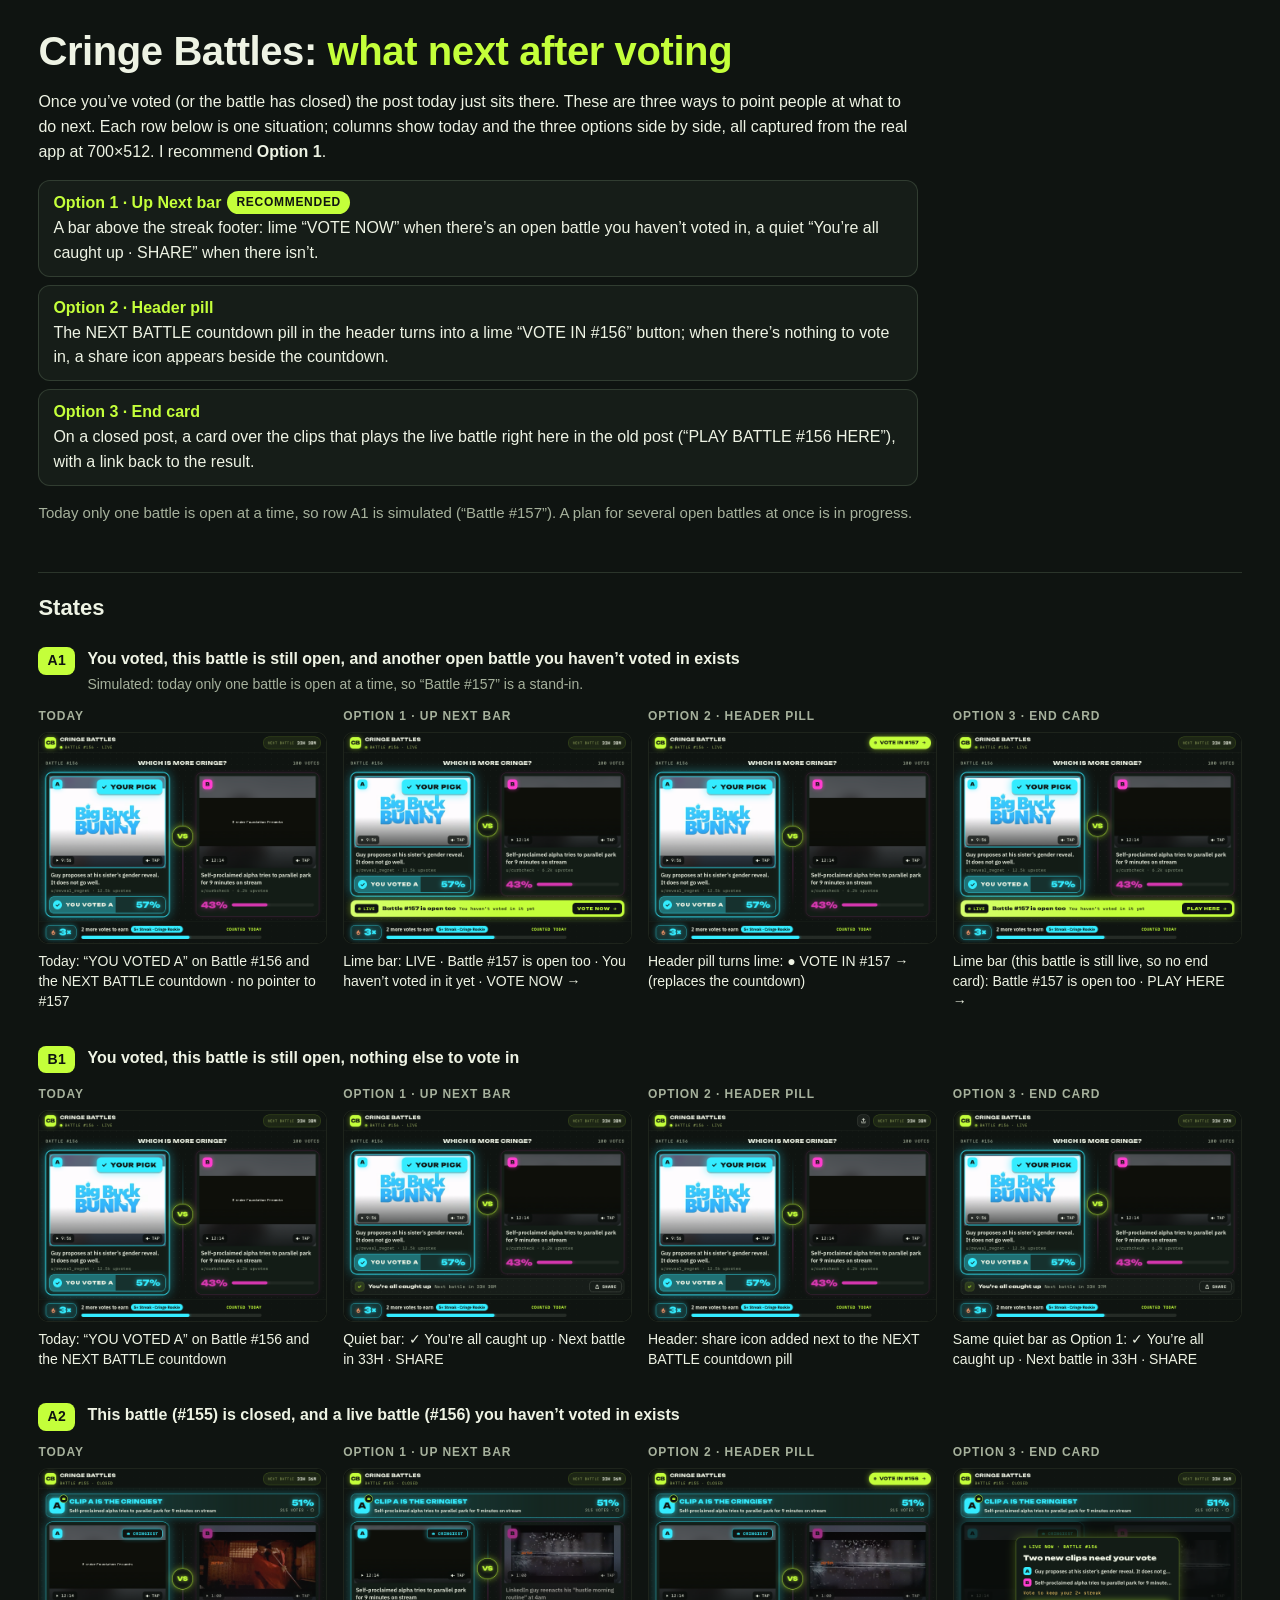
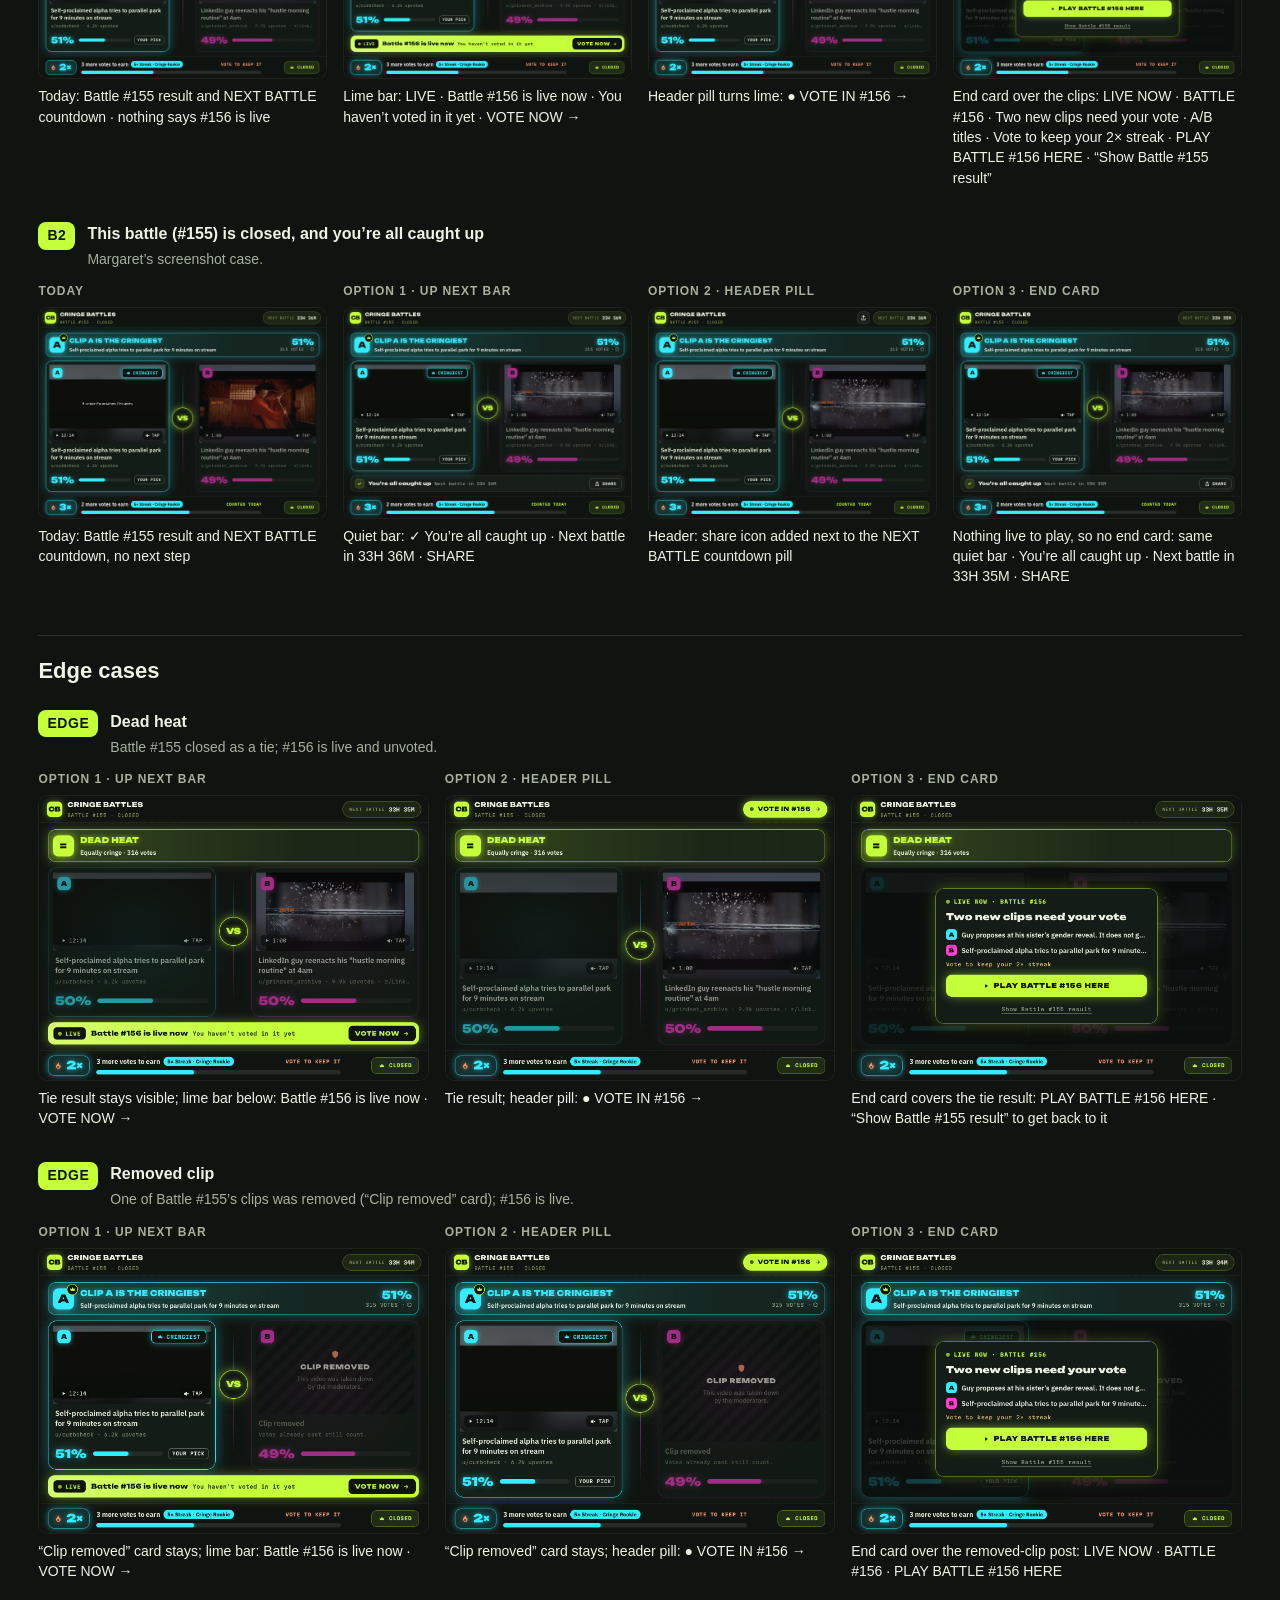
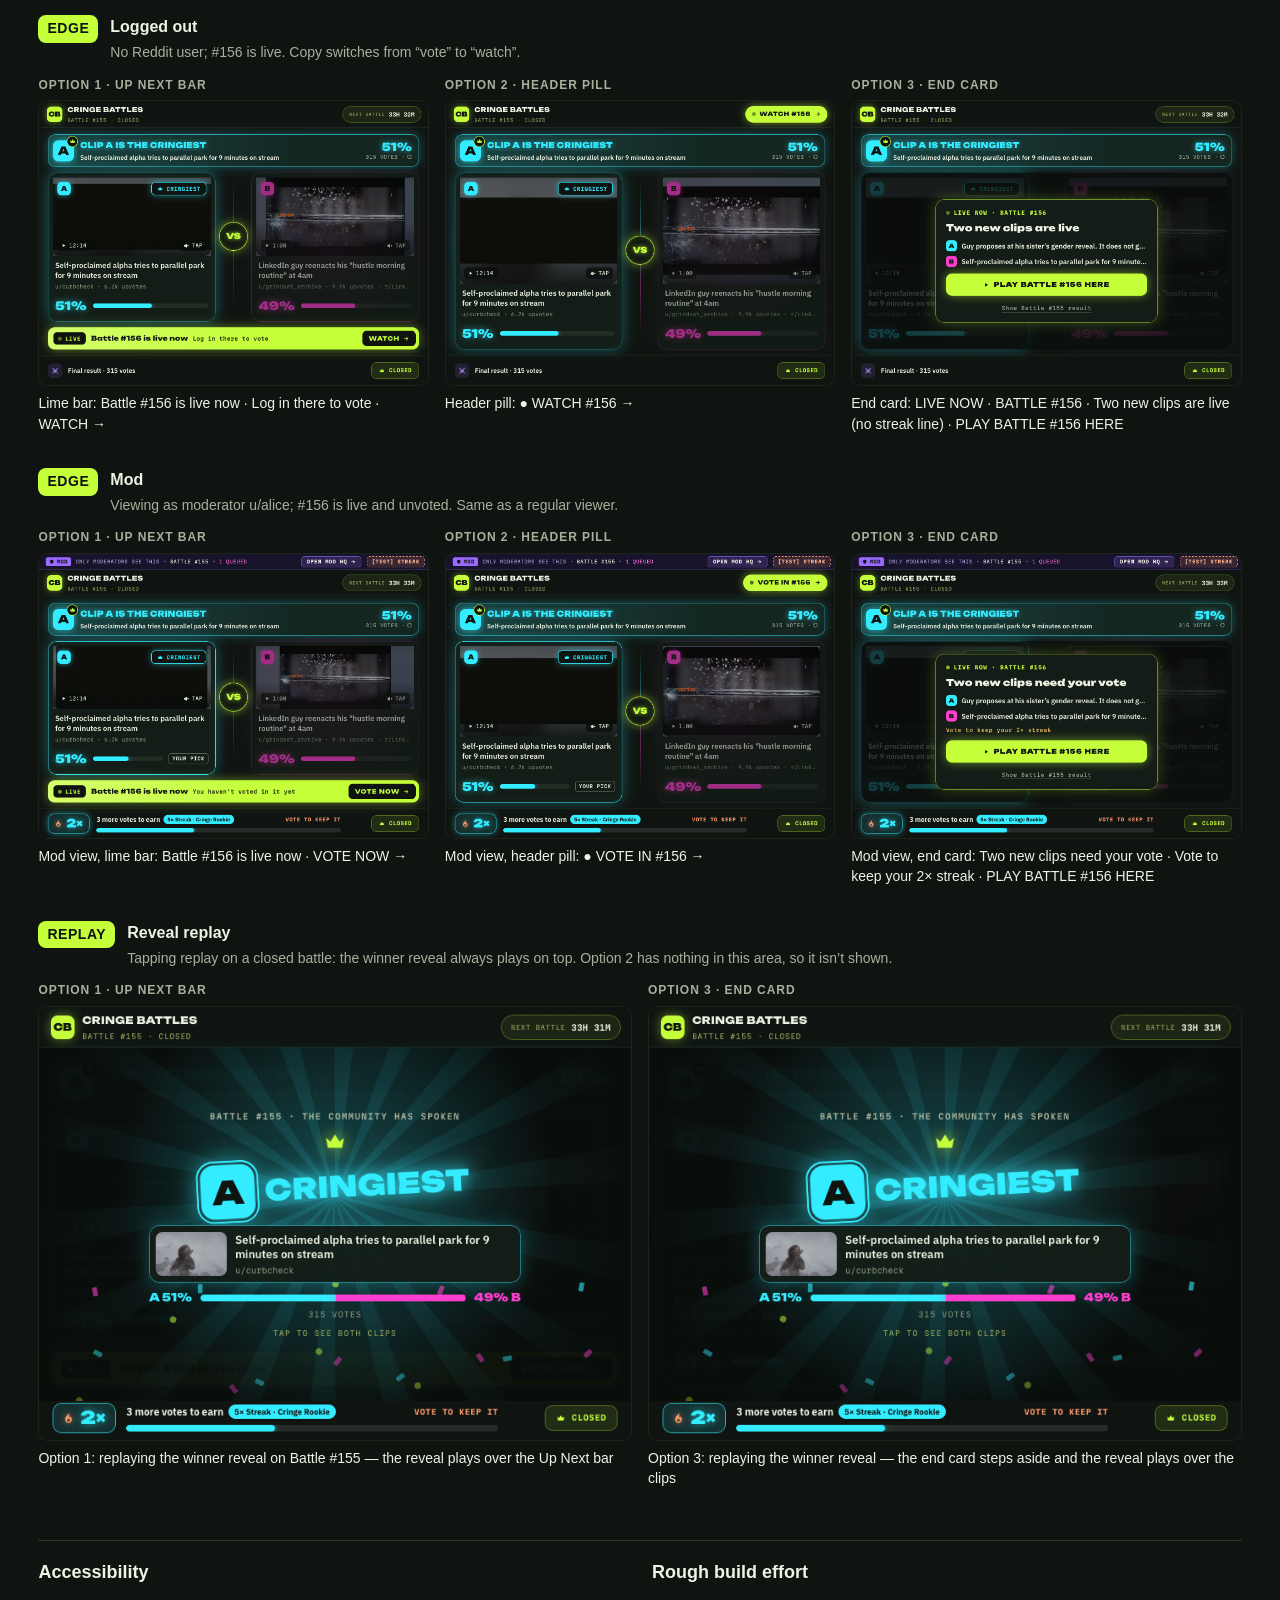
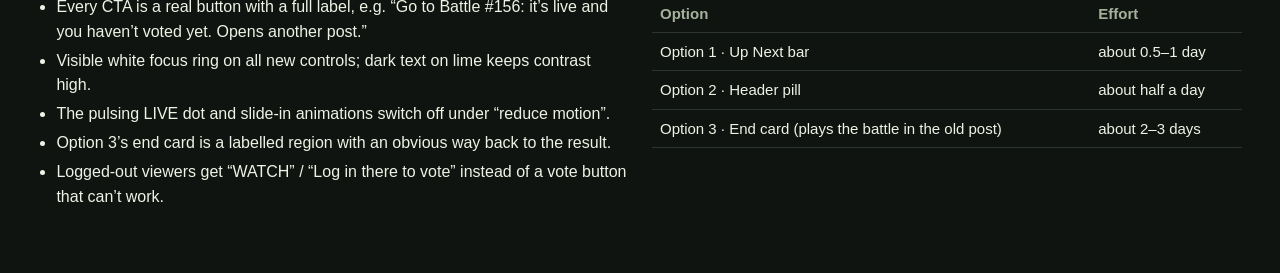
==== index.html @ 4234c29c "Cringe Battles: what next after voting (design mocks)" ====
<!doctype html><html lang="en"><head><meta charset="utf-8">
<meta name="viewport" content="width=device-width,initial-scale=1">
<meta name="robots" content="noindex">
<title>Cringe Battles: what next after voting</title><style>
:root{--bg:#0f1411;--card:#161d18;--ink:#eef3e4;--muted:#a6b19c;--lime:#c4ff3a;--line:rgba(214,255,196,.14)}
*{box-sizing:border-box}html{-webkit-text-size-adjust:100%}
body{margin:0;background:var(--bg);color:var(--ink);font:16px/1.55 -apple-system,BlinkMacSystemFont,"Segoe UI",Inter,Roboto,Helvetica,Arial,sans-serif}
a{color:var(--lime)}
.wrap{max-width:3000px;margin:0 auto;padding:28px clamp(14px,3vw,40px) 60px}
h1{font-size:clamp(26px,4vw,40px);line-height:1.15;margin:0 0 6px;letter-spacing:-.01em}
h1 span{color:var(--lime)}
h2{font-size:22px;margin:48px 0 14px;padding-top:18px;border-top:1px solid var(--line)}
h3{font-size:16px;margin:0;font-weight:650}
.intro{max-width:880px;color:var(--ink)}
.opts{list-style:none;padding:0;margin:14px 0;display:grid;gap:8px;max-width:880px}
.opts li{background:var(--card);border:1px solid var(--line);border-radius:12px;padding:10px 14px}
.opts li b{color:var(--lime)}
.rec{display:inline-block;background:var(--lime);color:var(--bg);font-weight:800;font-size:12px;letter-spacing:.06em;border-radius:999px;padding:2px 9px;margin-left:6px;vertical-align:2px}
.sim{color:var(--muted);font-size:15px;max-width:880px}
.row{margin:22px 0 34px}
.rowhead{display:flex;gap:12px;align-items:flex-start;margin-bottom:12px}
.tag{flex:0 0 auto;background:var(--lime);color:var(--bg);font-weight:900;border-radius:8px;padding:3px 9px;font-size:14px;letter-spacing:.04em}
.note{margin:2px 0 0;color:var(--muted);font-size:14px}
.cols{display:grid;gap:16px;align-items:start}
.c4{grid-template-columns:repeat(4,minmax(0,700px))}.c3{grid-template-columns:repeat(3,minmax(0,700px))}.c2{grid-template-columns:repeat(2,minmax(0,700px))}
@media (max-width:1100px){.c4,.c3{grid-template-columns:repeat(2,minmax(0,700px))}}
@media (max-width:640px){.c4,.c3,.c2{grid-template-columns:minmax(0,1fr)}}
.cell{min-width:0}
.colname{font-size:12px;font-weight:700;letter-spacing:.08em;text-transform:uppercase;color:var(--muted);margin:0 0 6px}
figure{margin:0}
figure img{display:block;width:100%;max-width:700px;height:auto;border-radius:10px;border:1px solid var(--line);background:#000;cursor:zoom-in}
figcaption{font-size:14px;color:var(--ink);margin-top:7px;line-height:1.45}
.zoom:focus-visible img{outline:2px solid #fff;outline-offset:2px}
footer{margin-top:52px;padding-top:18px;border-top:1px solid var(--line);display:grid;gap:24px;grid-template-columns:repeat(auto-fit,minmax(280px,1fr));max-width:1400px}
footer h2{border:0;margin:0 0 8px;padding:0;font-size:18px}
footer ul{margin:0;padding-left:18px;color:var(--ink)}footer li{margin:4px 0}
table{border-collapse:collapse;width:100%}td,th{text-align:left;padding:7px 8px;border-bottom:1px solid var(--line);font-size:15px}th{color:var(--muted);font-weight:600}
.lb{display:none;position:fixed;inset:0;z-index:50;background:rgba(5,8,6,.94);overflow:auto;padding:44px 12px 12px;text-align:center}
.lb:target{display:block}
.lb img{max-width:none;width:700px;height:auto;cursor:zoom-out;border-radius:6px}
@media (max-width:724px){.lb img{width:100%}}
.lbclose{position:fixed;top:8px;right:14px;font-size:34px;line-height:1;color:var(--ink);text-decoration:none}
</style></head><body><main class="wrap">
<h1>Cringe Battles: <span>what next after voting</span></h1>
<p class="intro">Once you’ve voted (or the battle has closed) the post today just sits there. These are three ways to point people at what to do next. Each row below is one situation; columns show today and the three options side by side, all captured from the real app at 700×512. I recommend <b>Option 1</b>.</p>
<ul class="opts">
<li><b>Option 1 · Up Next bar</b><span class="rec">RECOMMENDED</span><br>A bar above the streak footer: lime “VOTE NOW” when there’s an open battle you haven’t voted in, a quiet “You’re all caught up · SHARE” when there isn’t.</li>
<li><b>Option 2 · Header pill</b><br>The NEXT BATTLE countdown pill in the header turns into a lime “VOTE IN #156” button; when there’s nothing to vote in, a share icon appears beside the countdown.</li>
<li><b>Option 3 · End card</b><br>On a closed post, a card over the clips that plays the live battle right here in the old post (“PLAY BATTLE #156 HERE”), with a link back to the result.</li>
</ul>
<p class="sim">Today only one battle is open at a time, so row A1 is simulated (“Battle #157”). A plan for several open battles at once is in progress.</p>
<h2>States</h2><section class="row" id="A1"><header class="rowhead"><span class="tag">A1</span><div><h3>You voted, this battle is still open, and another open battle you haven’t voted in exists</h3><p class="note">Simulated: today only one battle is open at a time, so “Battle #157” is a stand-in.</p></div></header><div class="cols c4"><div class="cell"><div class="colname">Today</div><figure><a href="#v-00-today-live-voted" class="zoom" data-src="00-today-live-voted"><img src="[data-uri]" width="700" height="512" alt="Today: “YOU VOTED A” on Battle #156 and the NEXT BATTLE countdown · no pointer to #157" loading="lazy"></a><figcaption>Today: “YOU VOTED A” on Battle #156 and the NEXT BATTLE countdown · no pointer to #157</figcaption></figure></div><div class="cell"><div class="colname">Option 1 · Up Next bar</div><figure><a href="#v-opt1-A1-voted-live-other-open-SIM" class="zoom" data-src="opt1-A1-voted-live-other-open-SIM"><img src="[data-uri]" width="700" height="512" alt="Lime bar: LIVE · Battle #157 is open too · You haven’t voted in it yet · VOTE NOW →" loading="lazy"></a><figcaption>Lime bar: LIVE · Battle #157 is open too · You haven’t voted in it yet · VOTE NOW →</figcaption></figure></div><div class="cell"><div class="colname">Option 2 · Header pill</div><figure><a href="#v-opt2-A1-voted-live-other-open-SIM" class="zoom" data-src="opt2-A1-voted-live-other-open-SIM"><img src="[data-uri]" width="700" height="512" alt="Header pill turns lime: ● VOTE IN #157 → (replaces the countdown)" loading="lazy"></a><figcaption>Header pill turns lime: ● VOTE IN #157 → (replaces the countdown)</figcaption></figure></div><div class="cell"><div class="colname">Option 3 · End card</div><figure><a href="#v-opt3-A1-voted-live-other-open-SIM" class="zoom" data-src="opt3-A1-voted-live-other-open-SIM"><img src="[data-uri]" width="700" height="512" alt="Lime bar (this battle is still live, so no end card): Battle #157 is open too · PLAY HERE →" loading="lazy"></a><figcaption>Lime bar (this battle is still live, so no end card): Battle #157 is open too · PLAY HERE →</figcaption></figure></div></div></section><section class="row" id="B1"><header class="rowhead"><span class="tag">B1</span><div><h3>You voted, this battle is still open, nothing else to vote in</h3></div></header><div class="cols c4"><div class="cell"><div class="colname">Today</div><figure><a href="#v-00-today-live-voted" class="zoom" data-src="00-today-live-voted"><img src="[data-uri]" width="700" height="512" alt="Today: “YOU VOTED A” on Battle #156 and the NEXT BATTLE countdown" loading="lazy"></a><figcaption>Today: “YOU VOTED A” on Battle #156 and the NEXT BATTLE countdown</figcaption></figure></div><div class="cell"><div class="colname">Option 1 · Up Next bar</div><figure><a href="#v-opt1-B1-voted-live-nothing-open" class="zoom" data-src="opt1-B1-voted-live-nothing-open"><img src="[data-uri]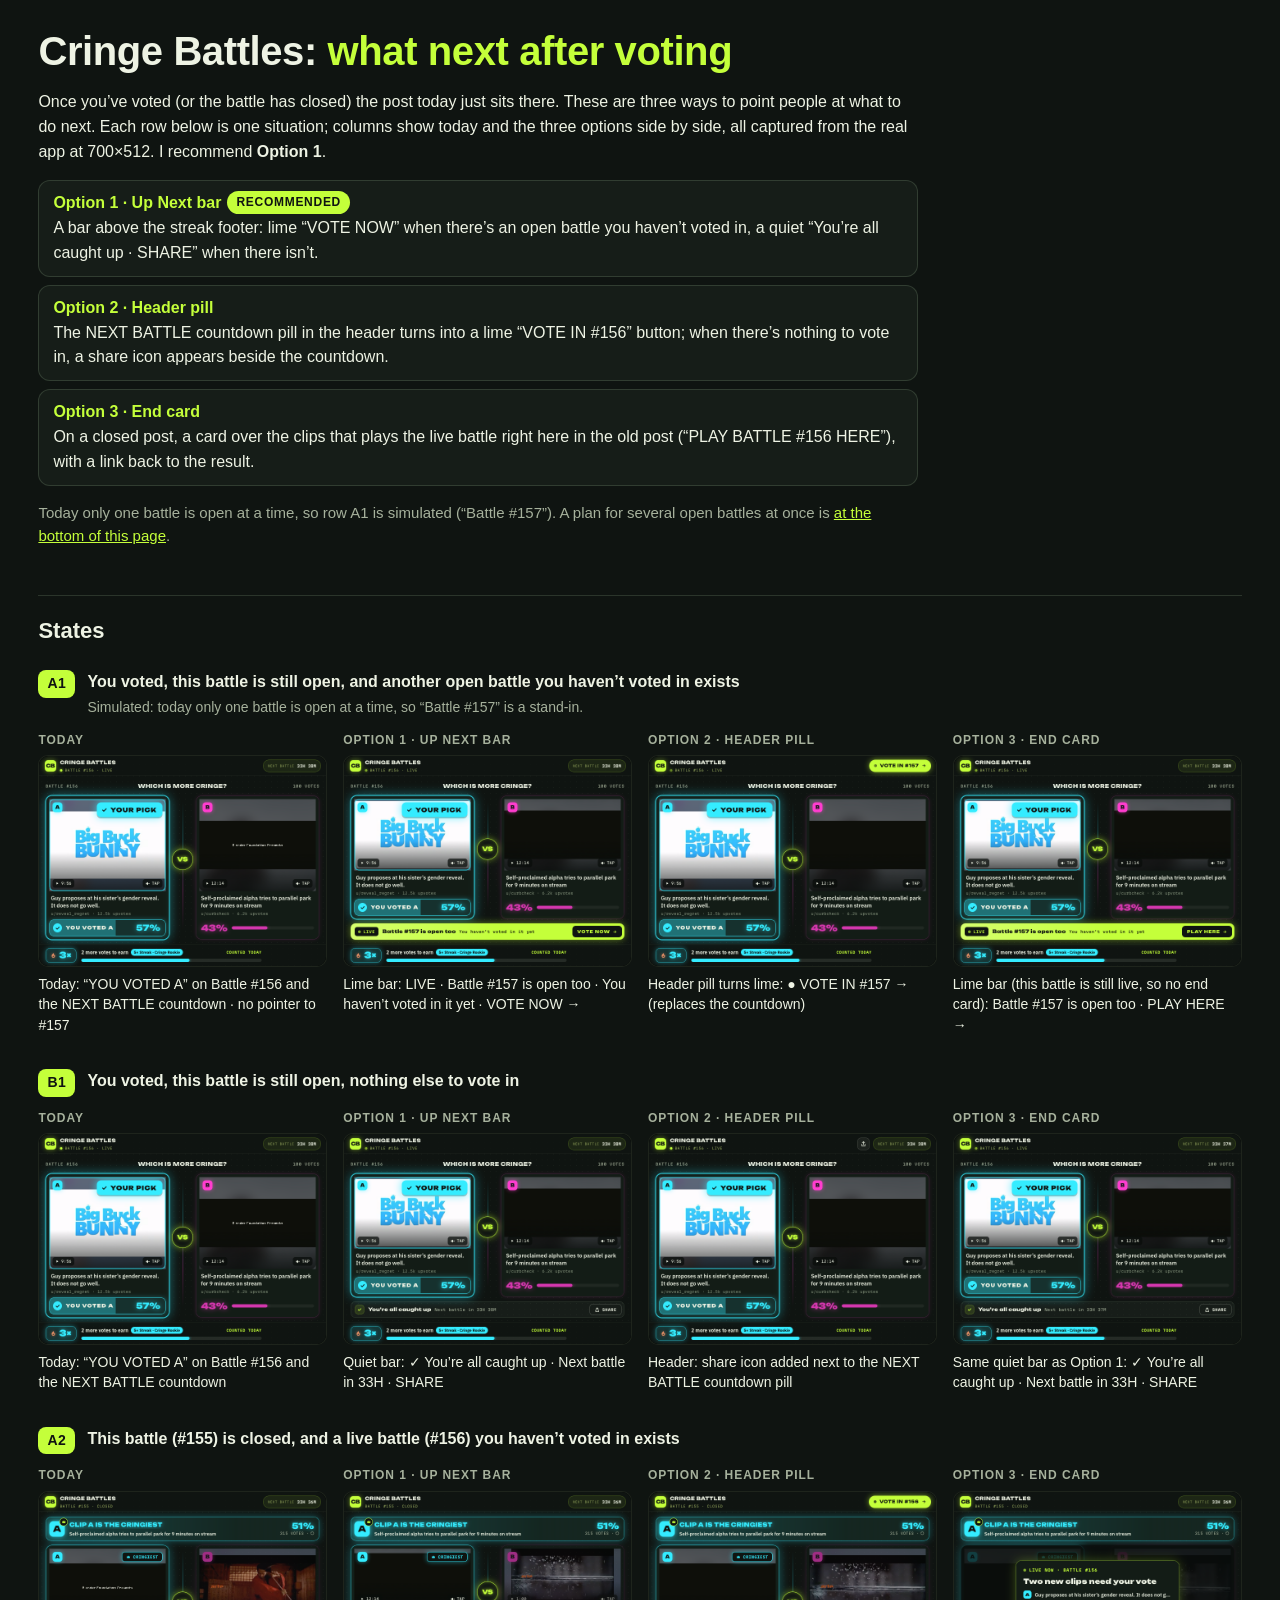
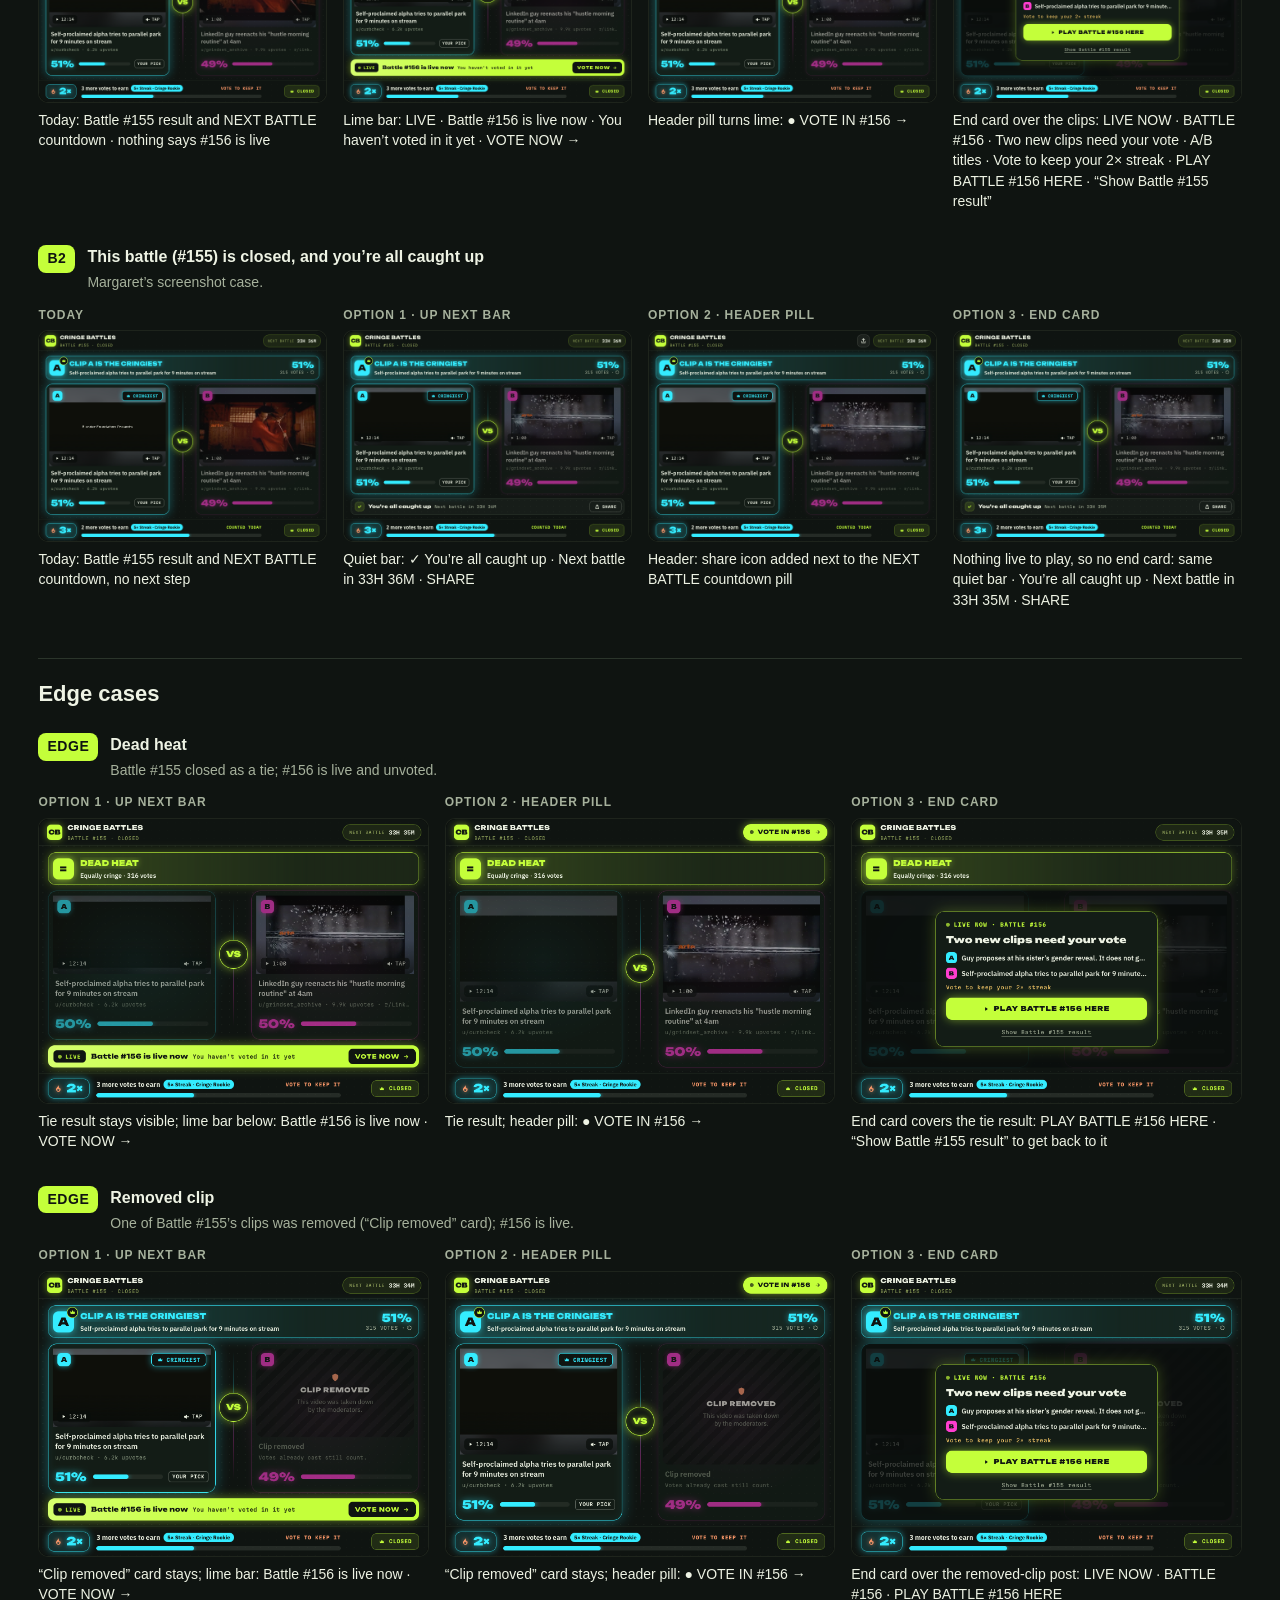
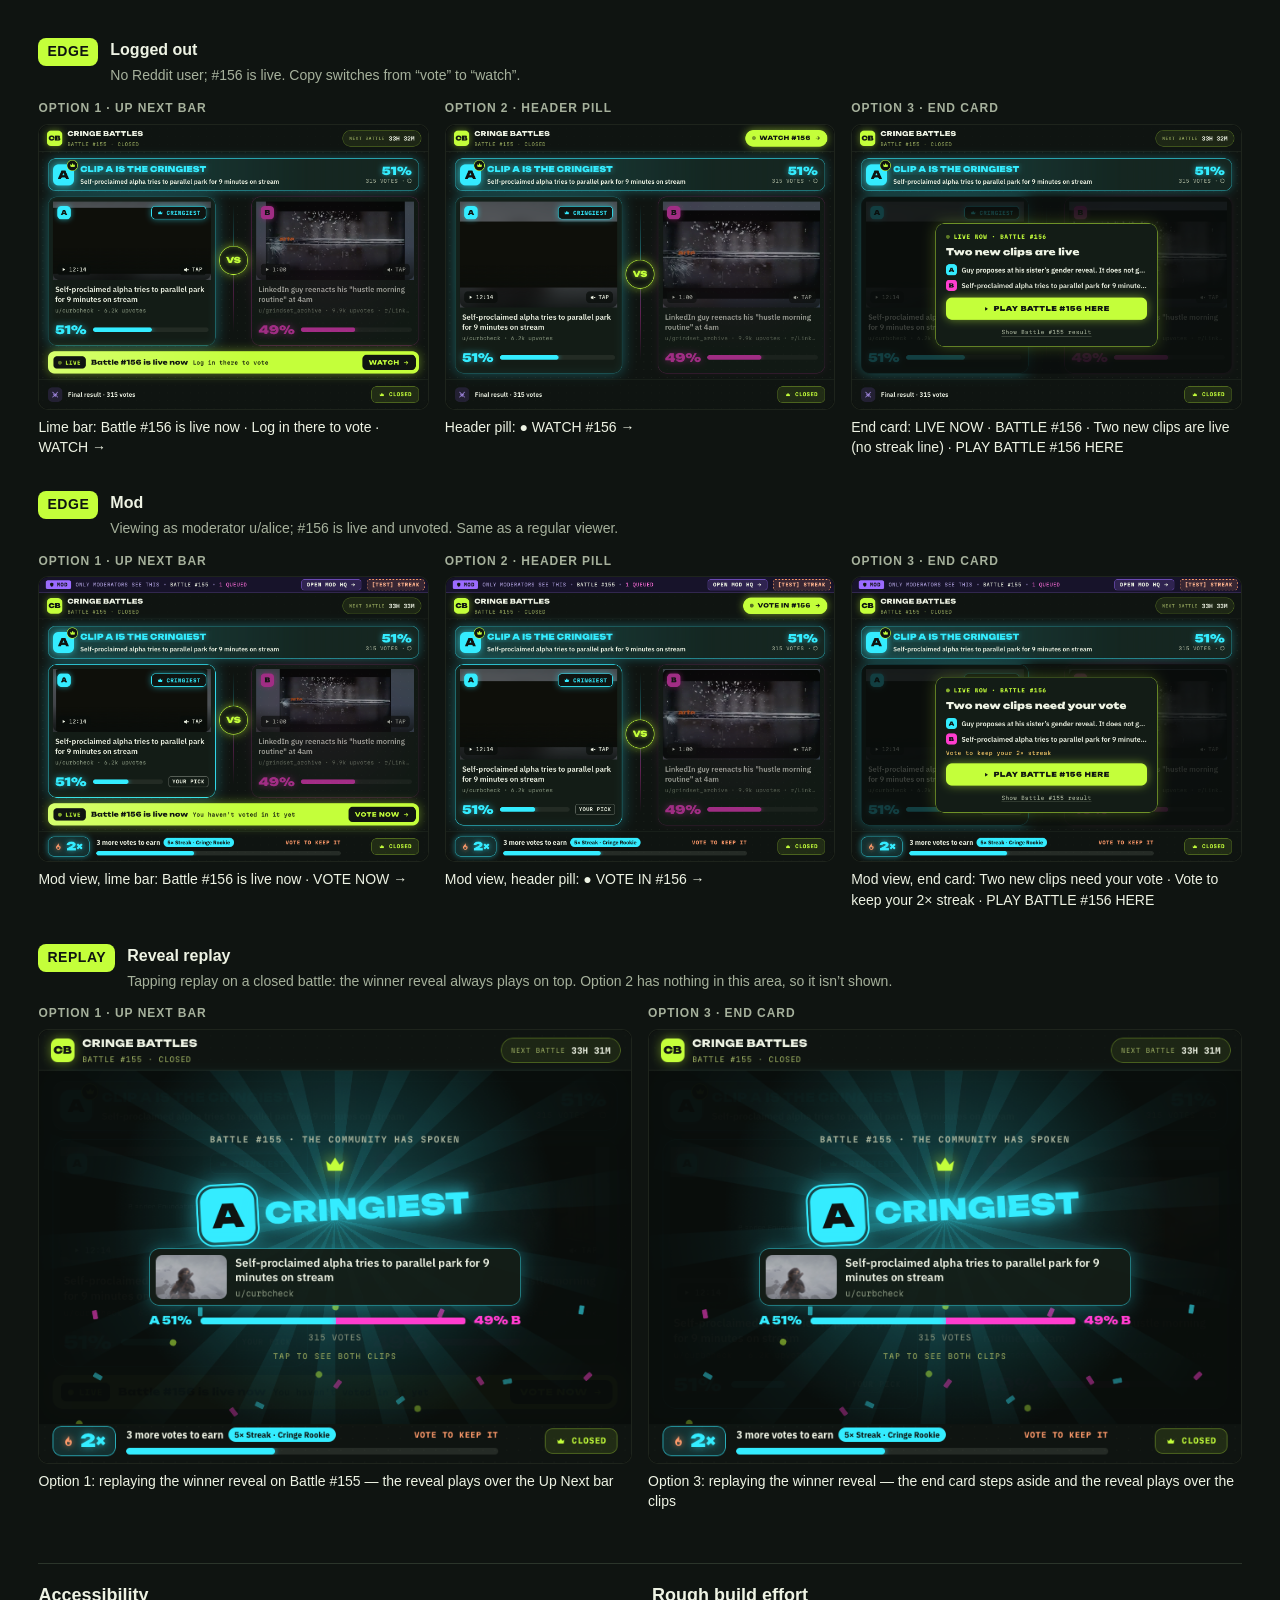
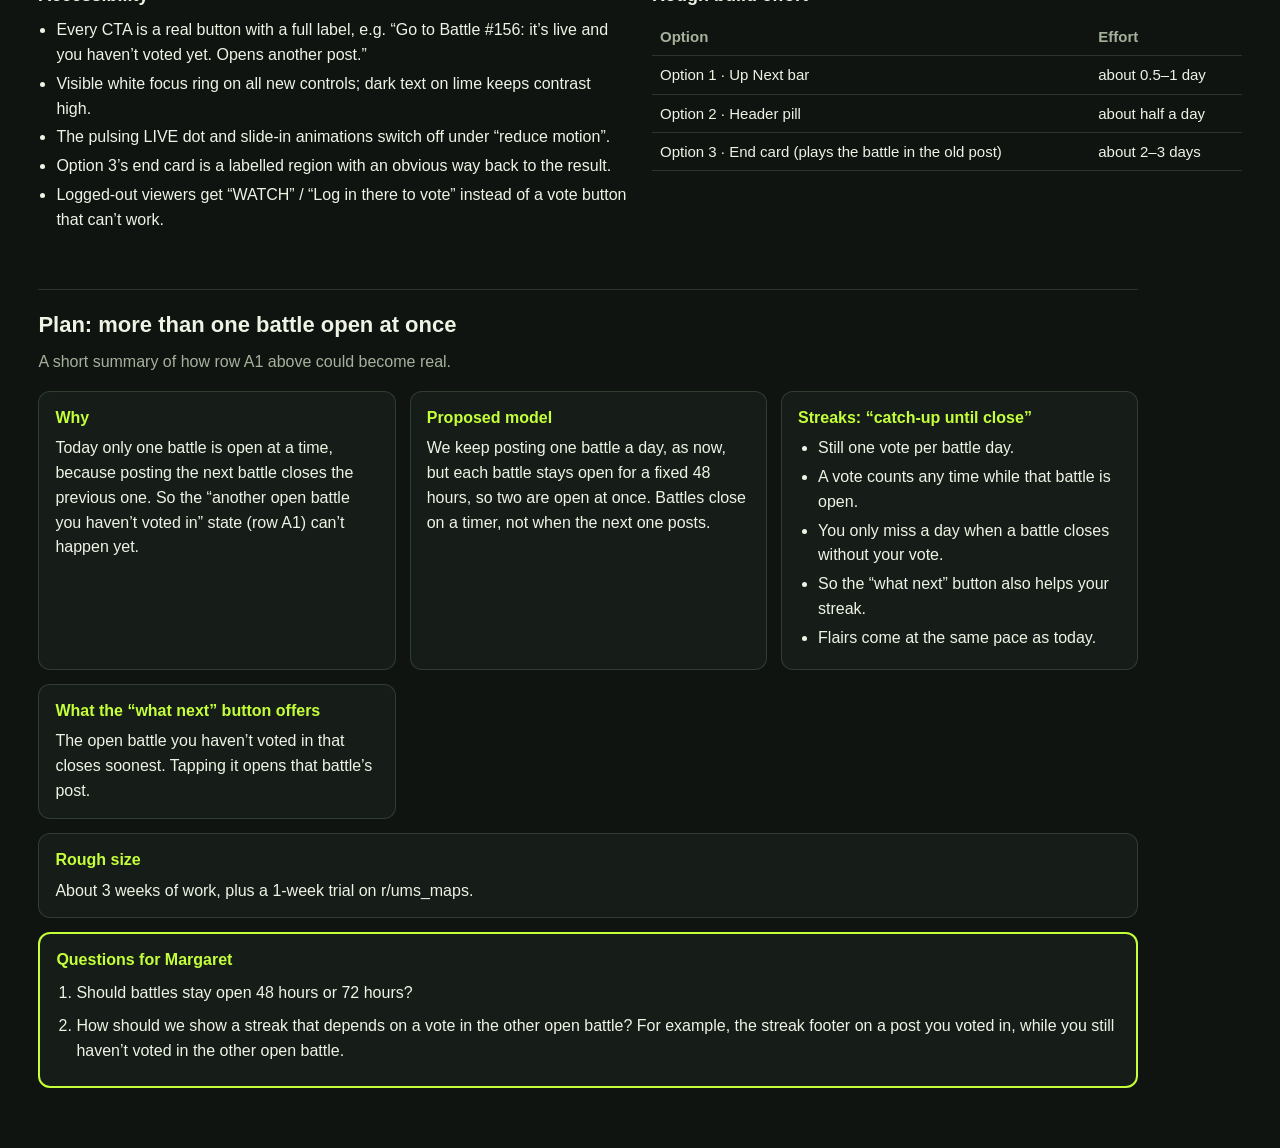
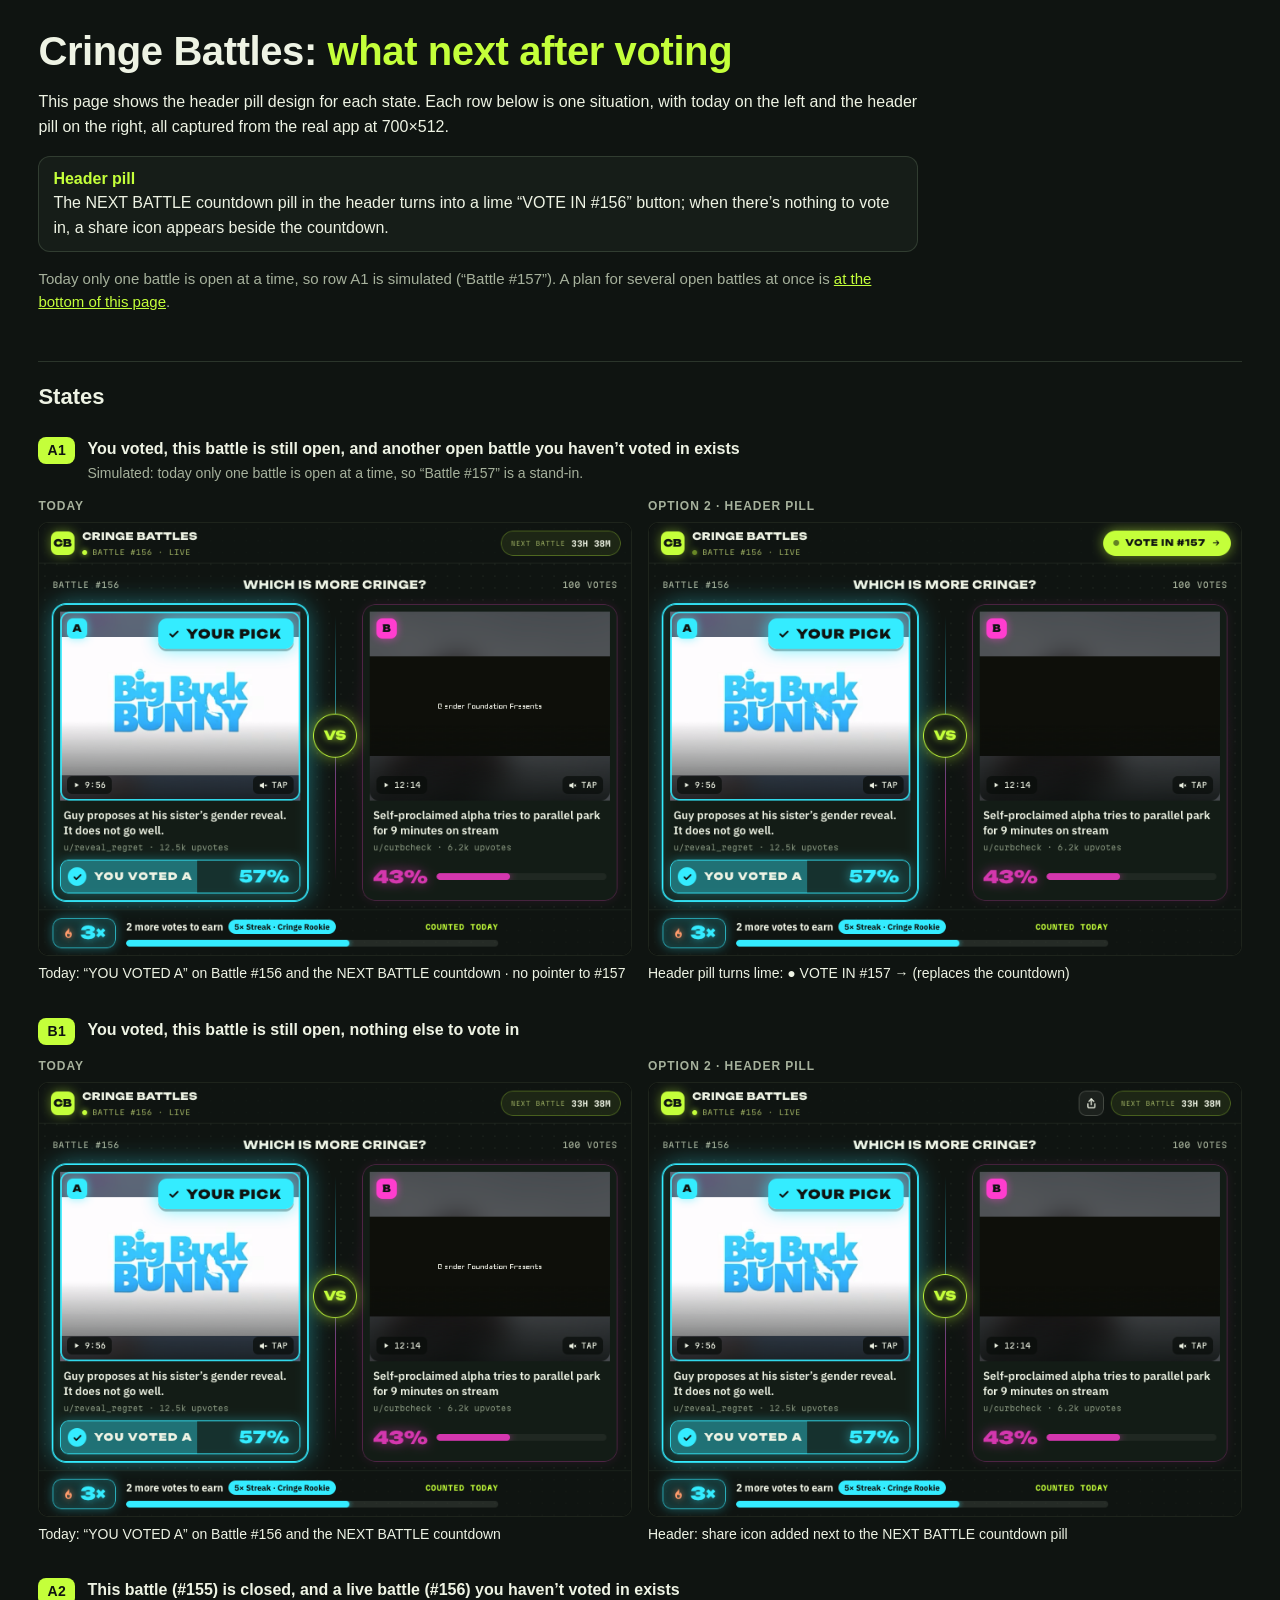
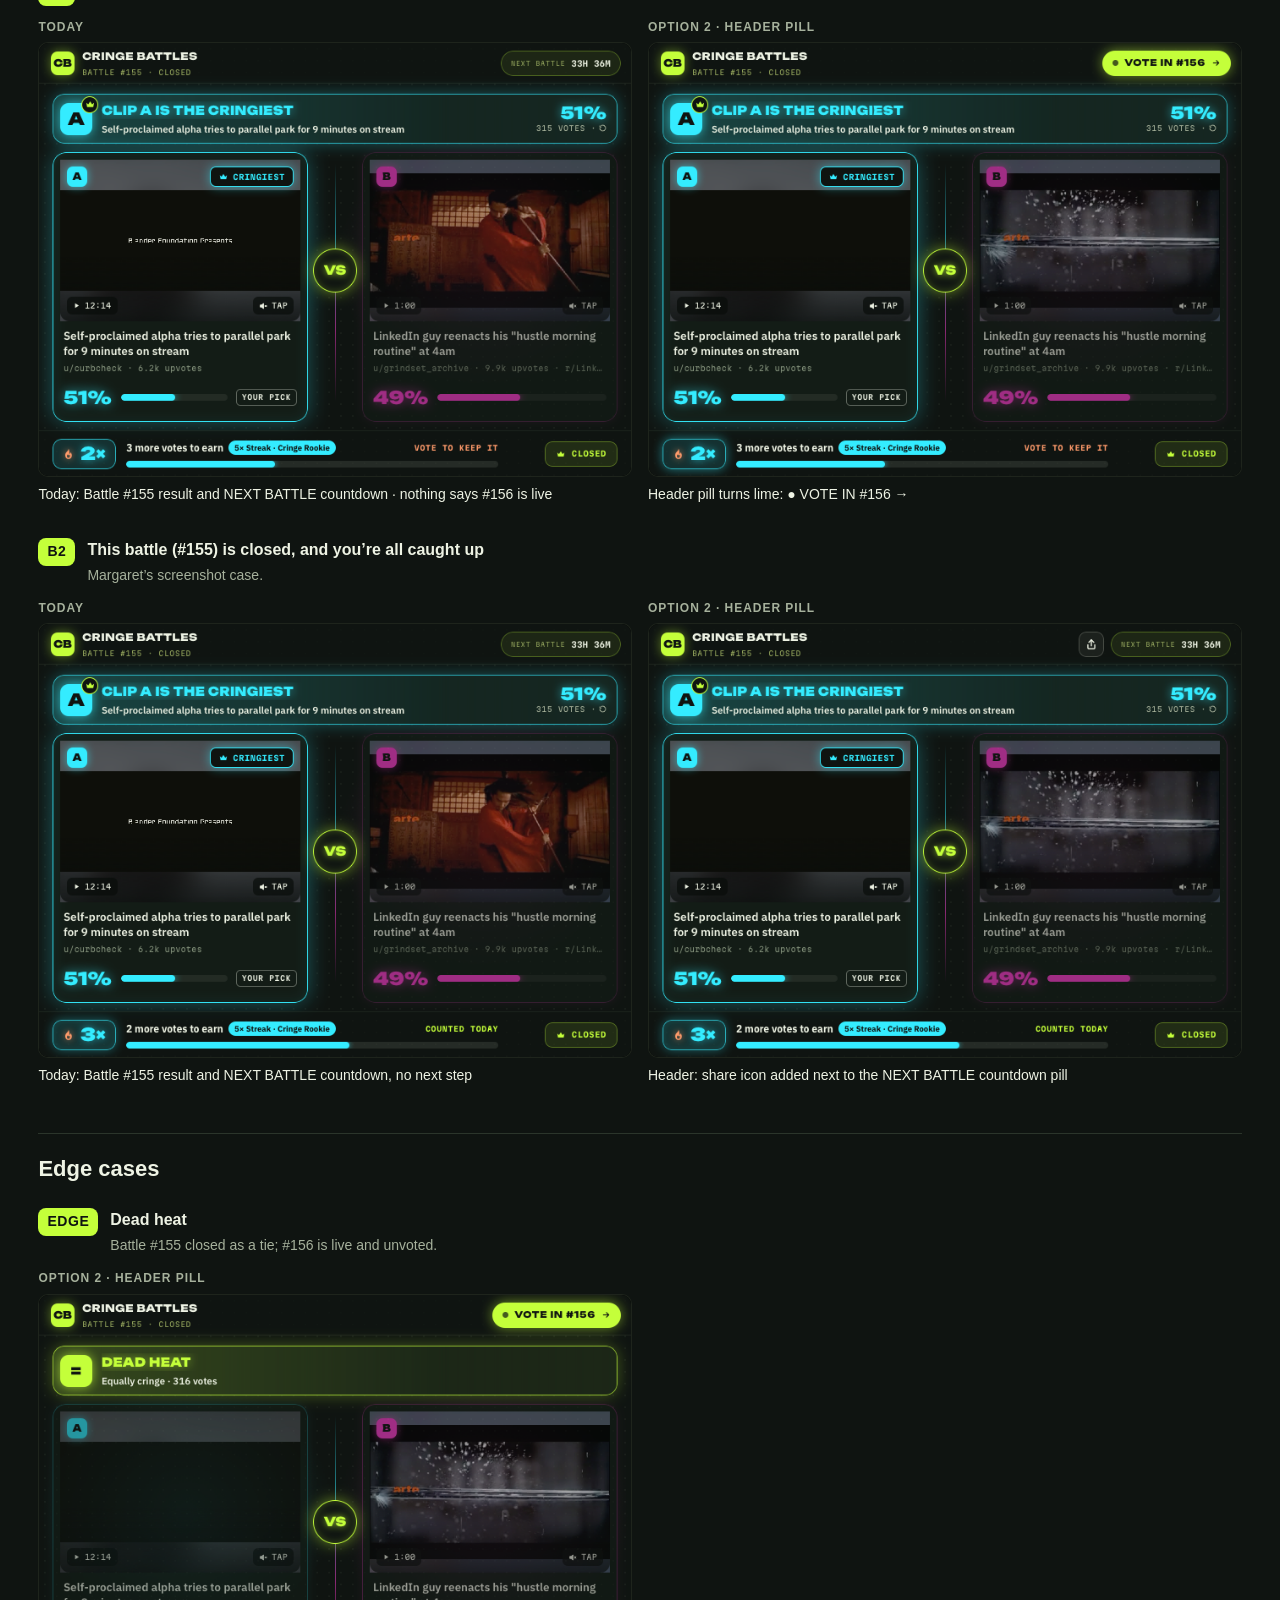
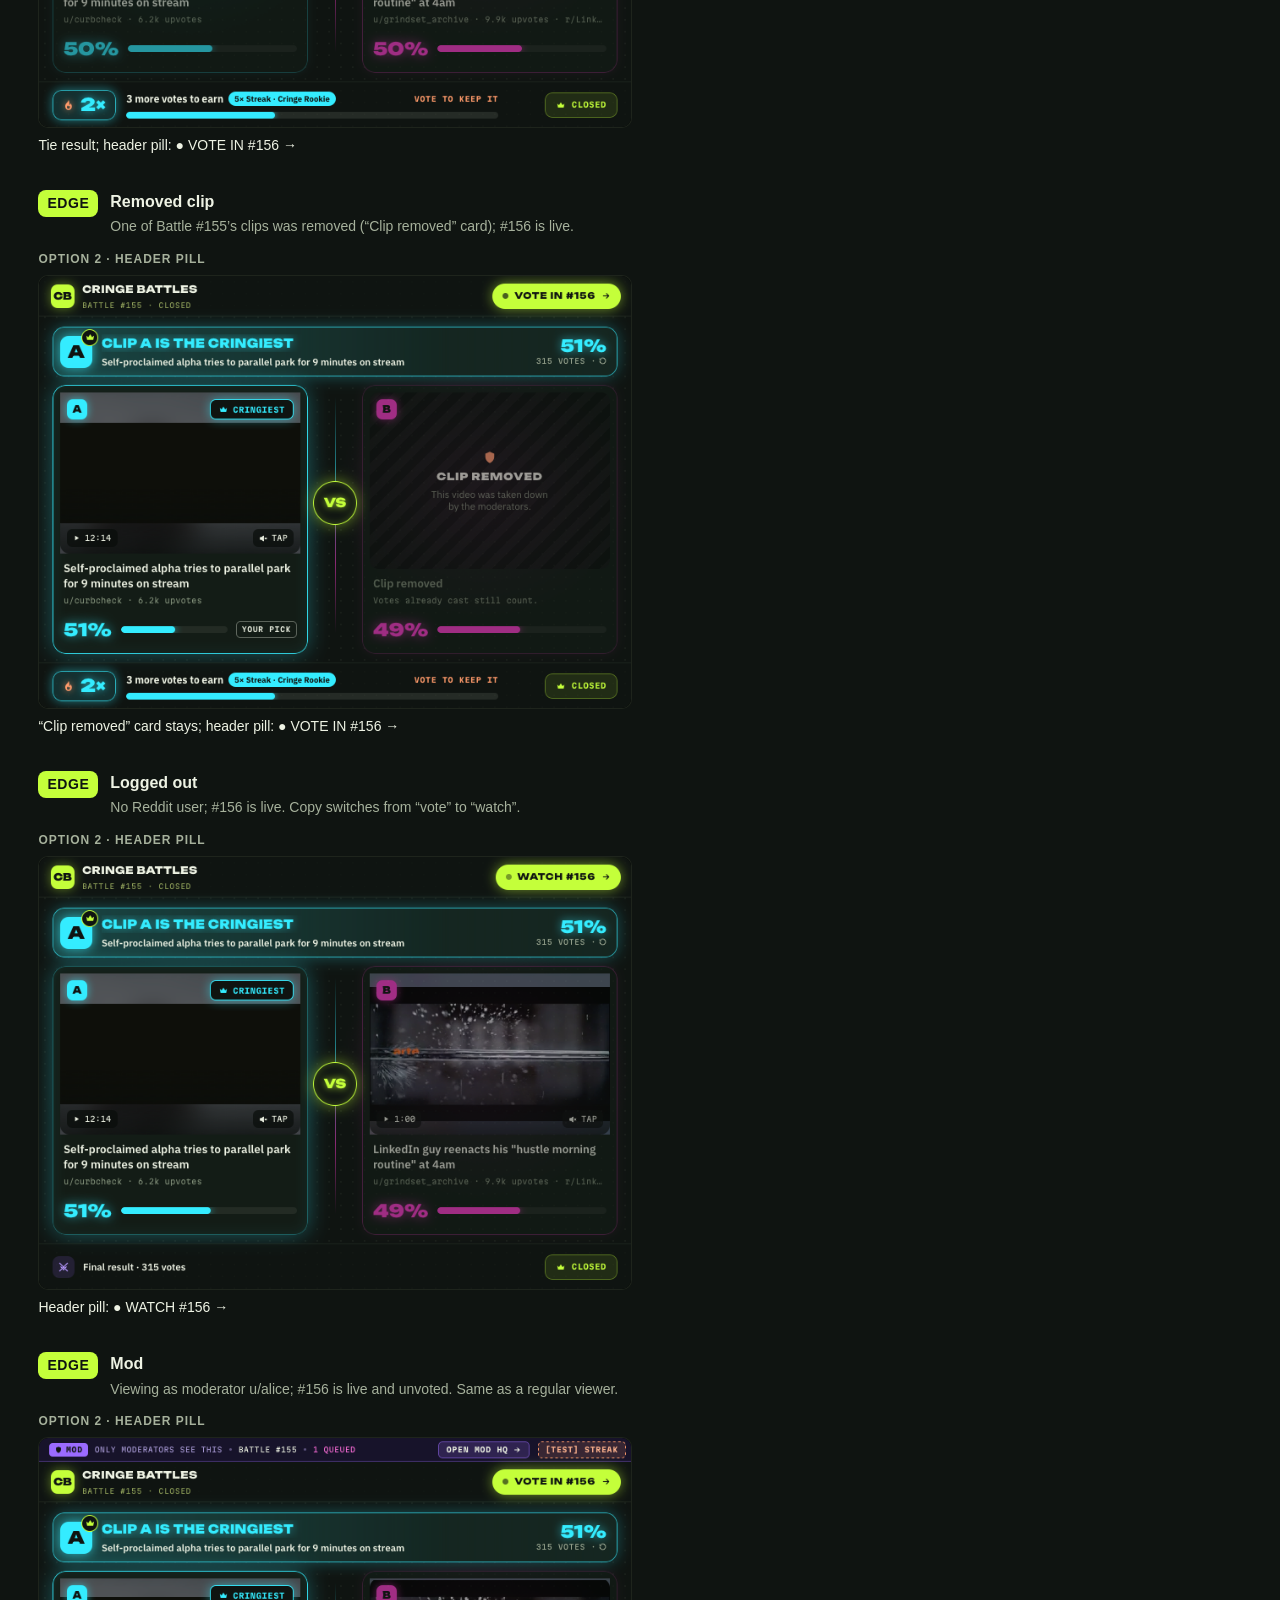
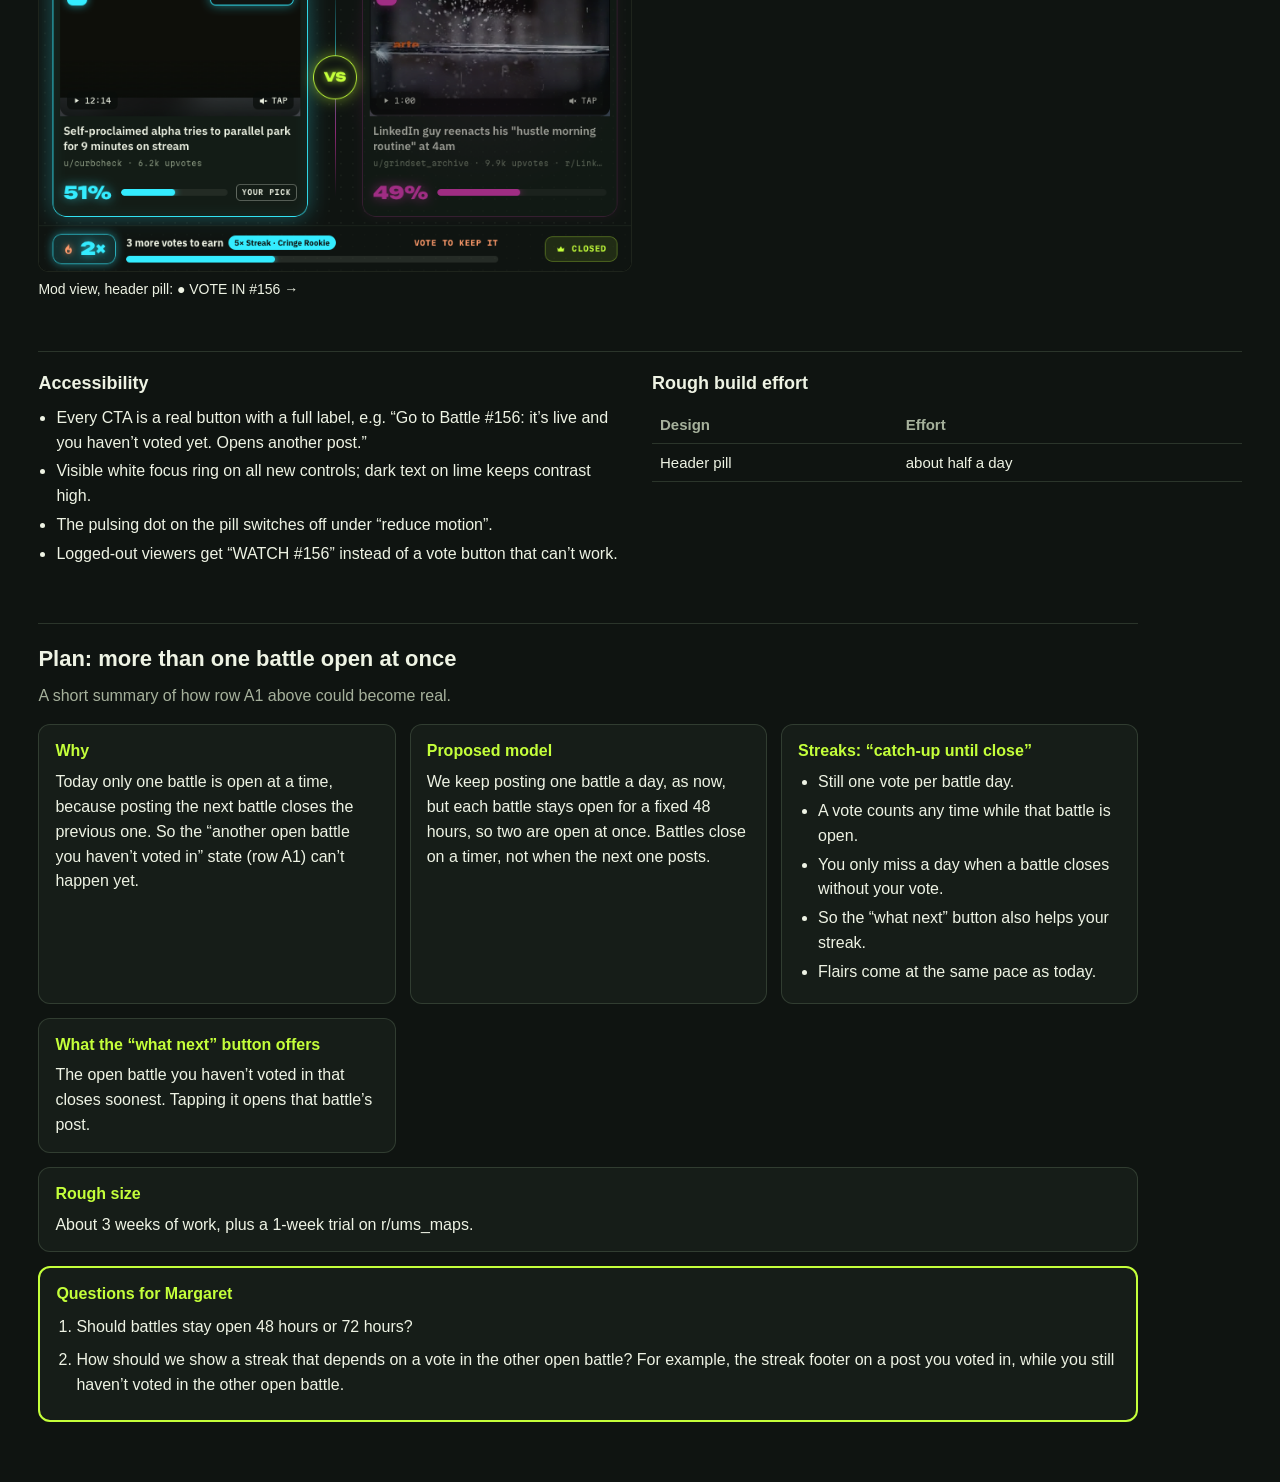
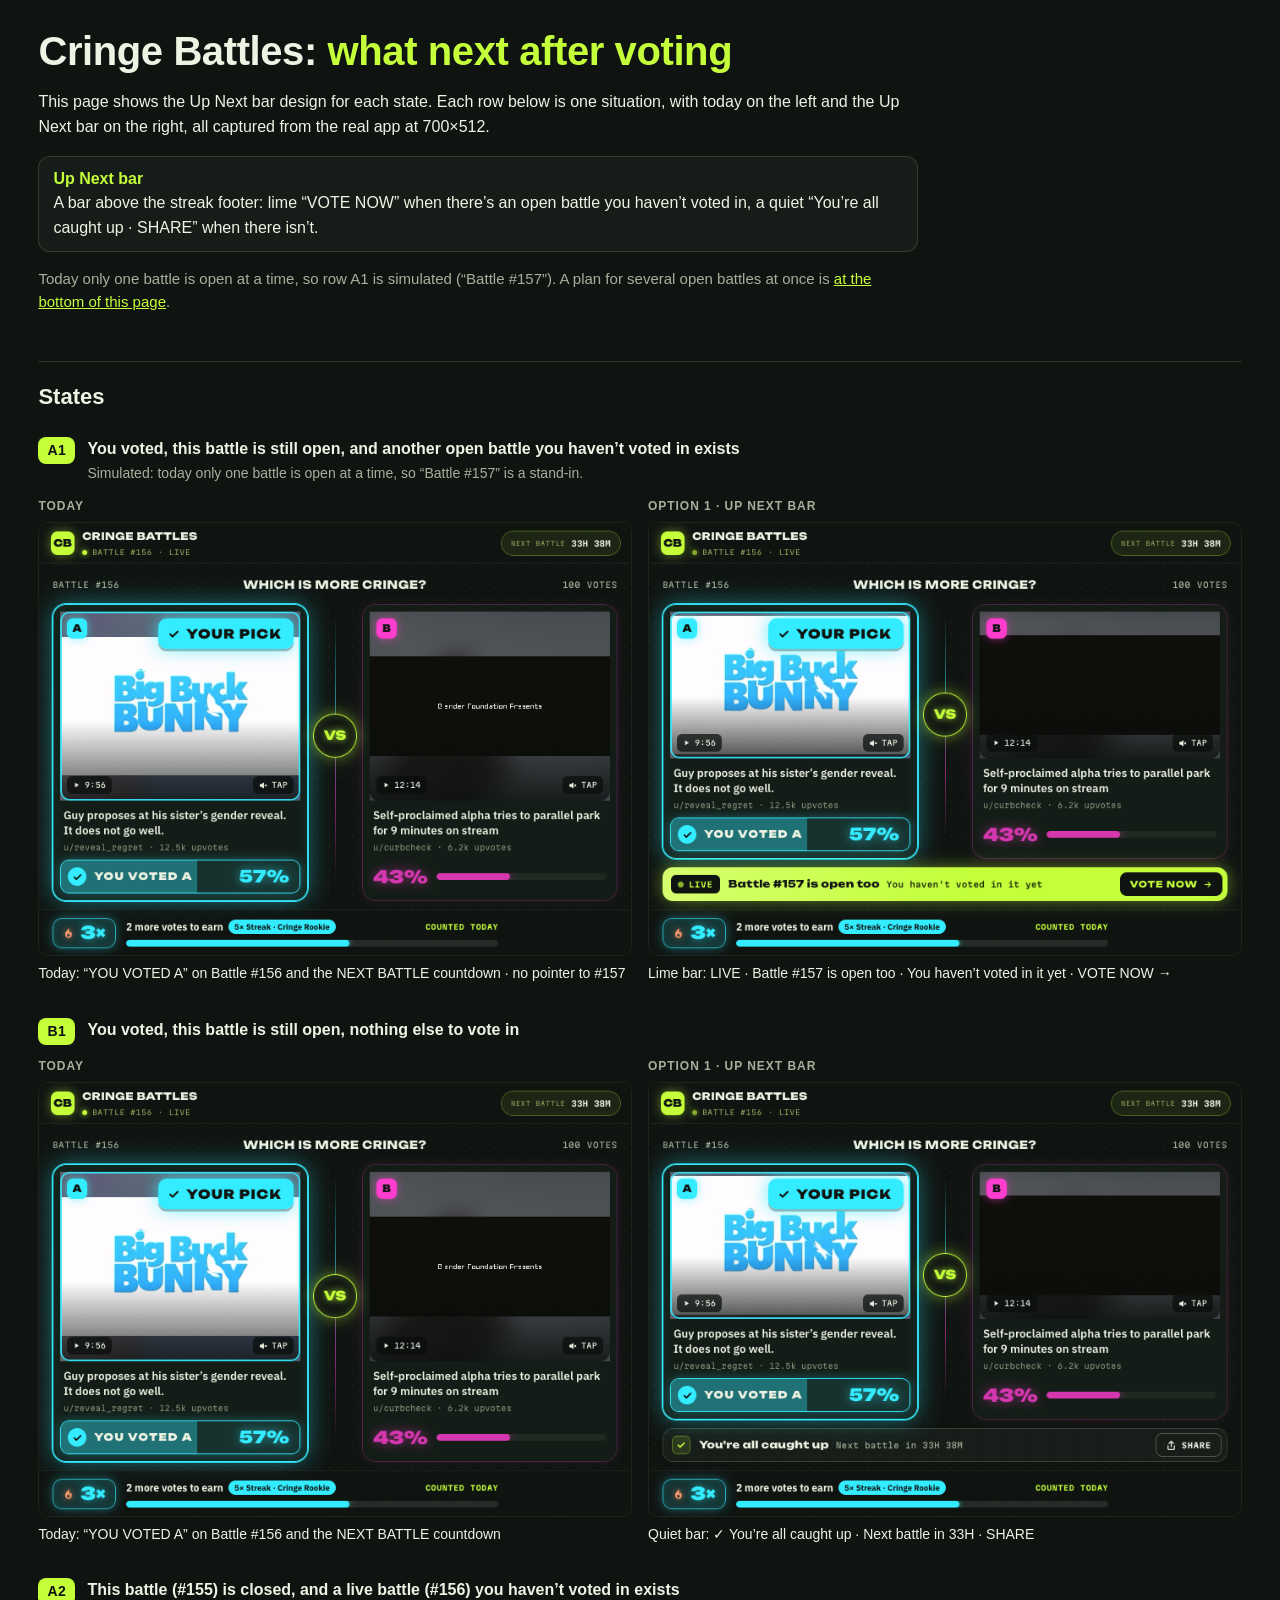
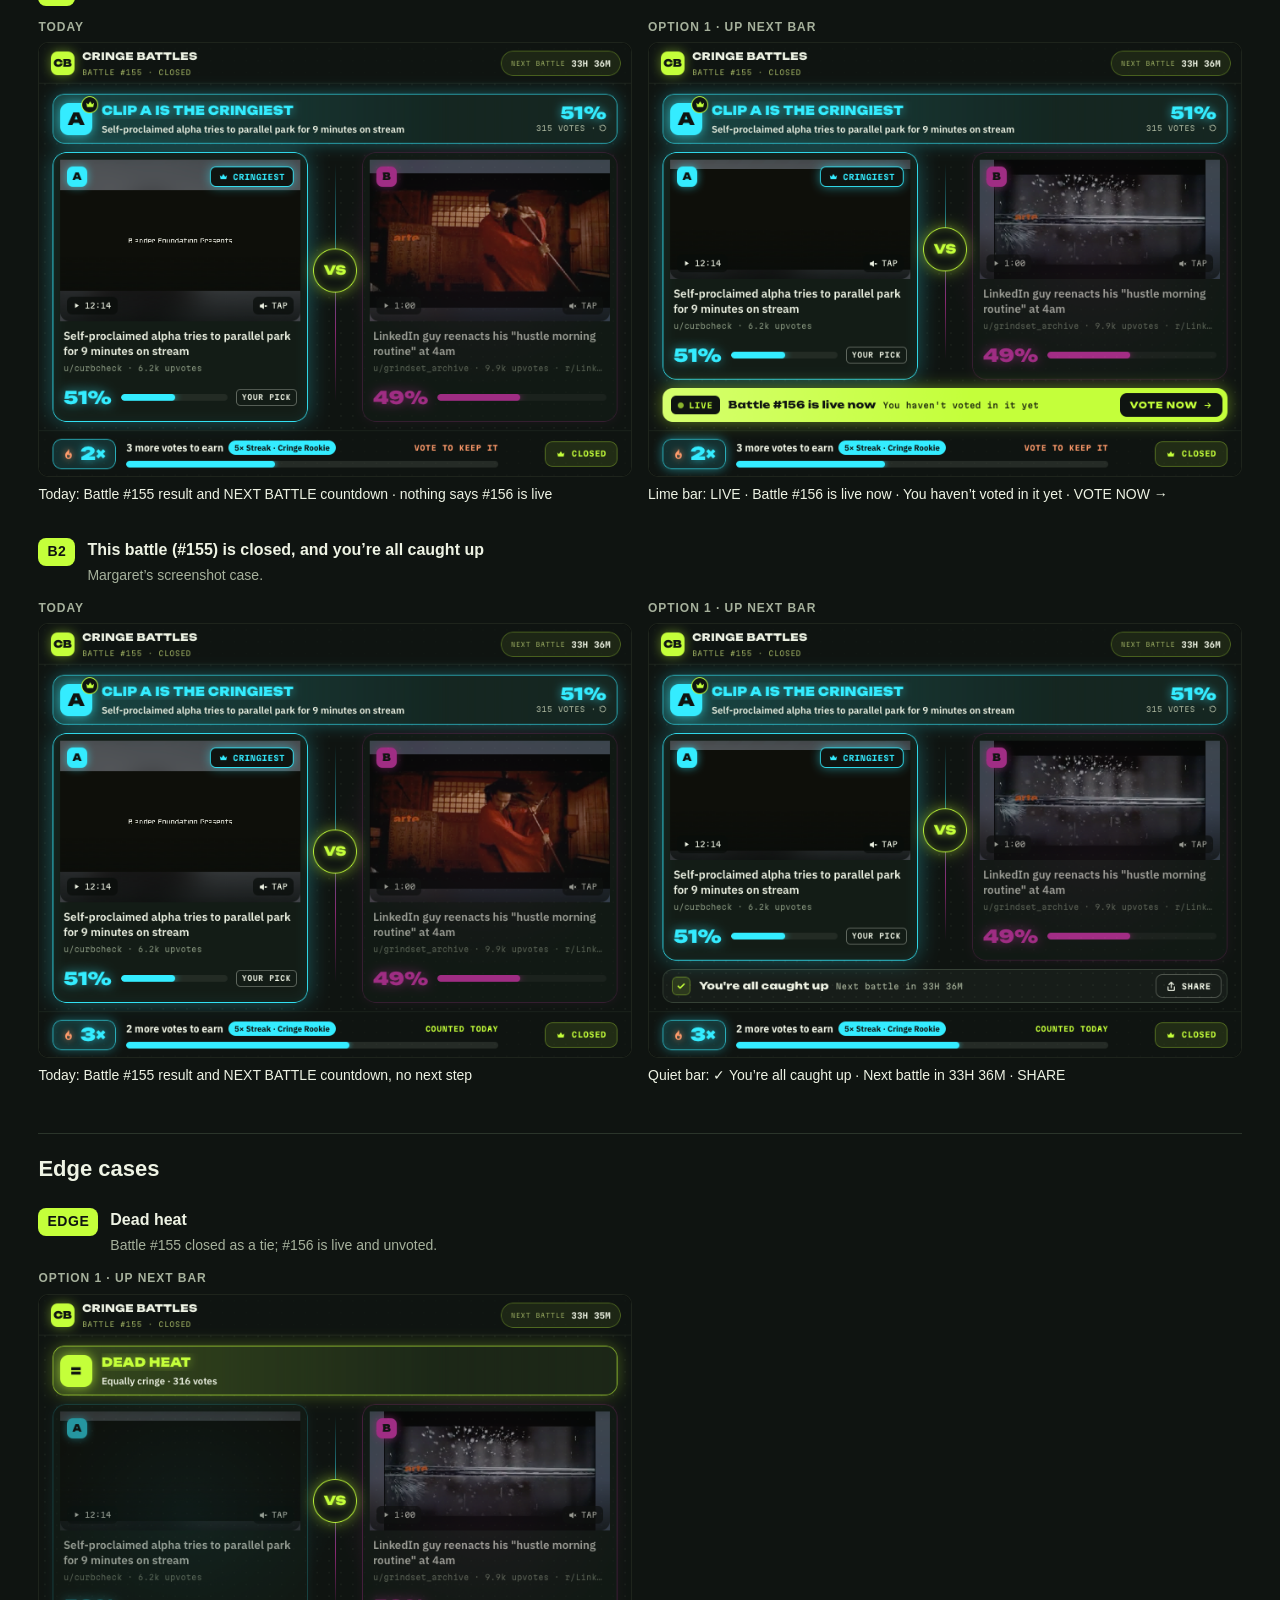
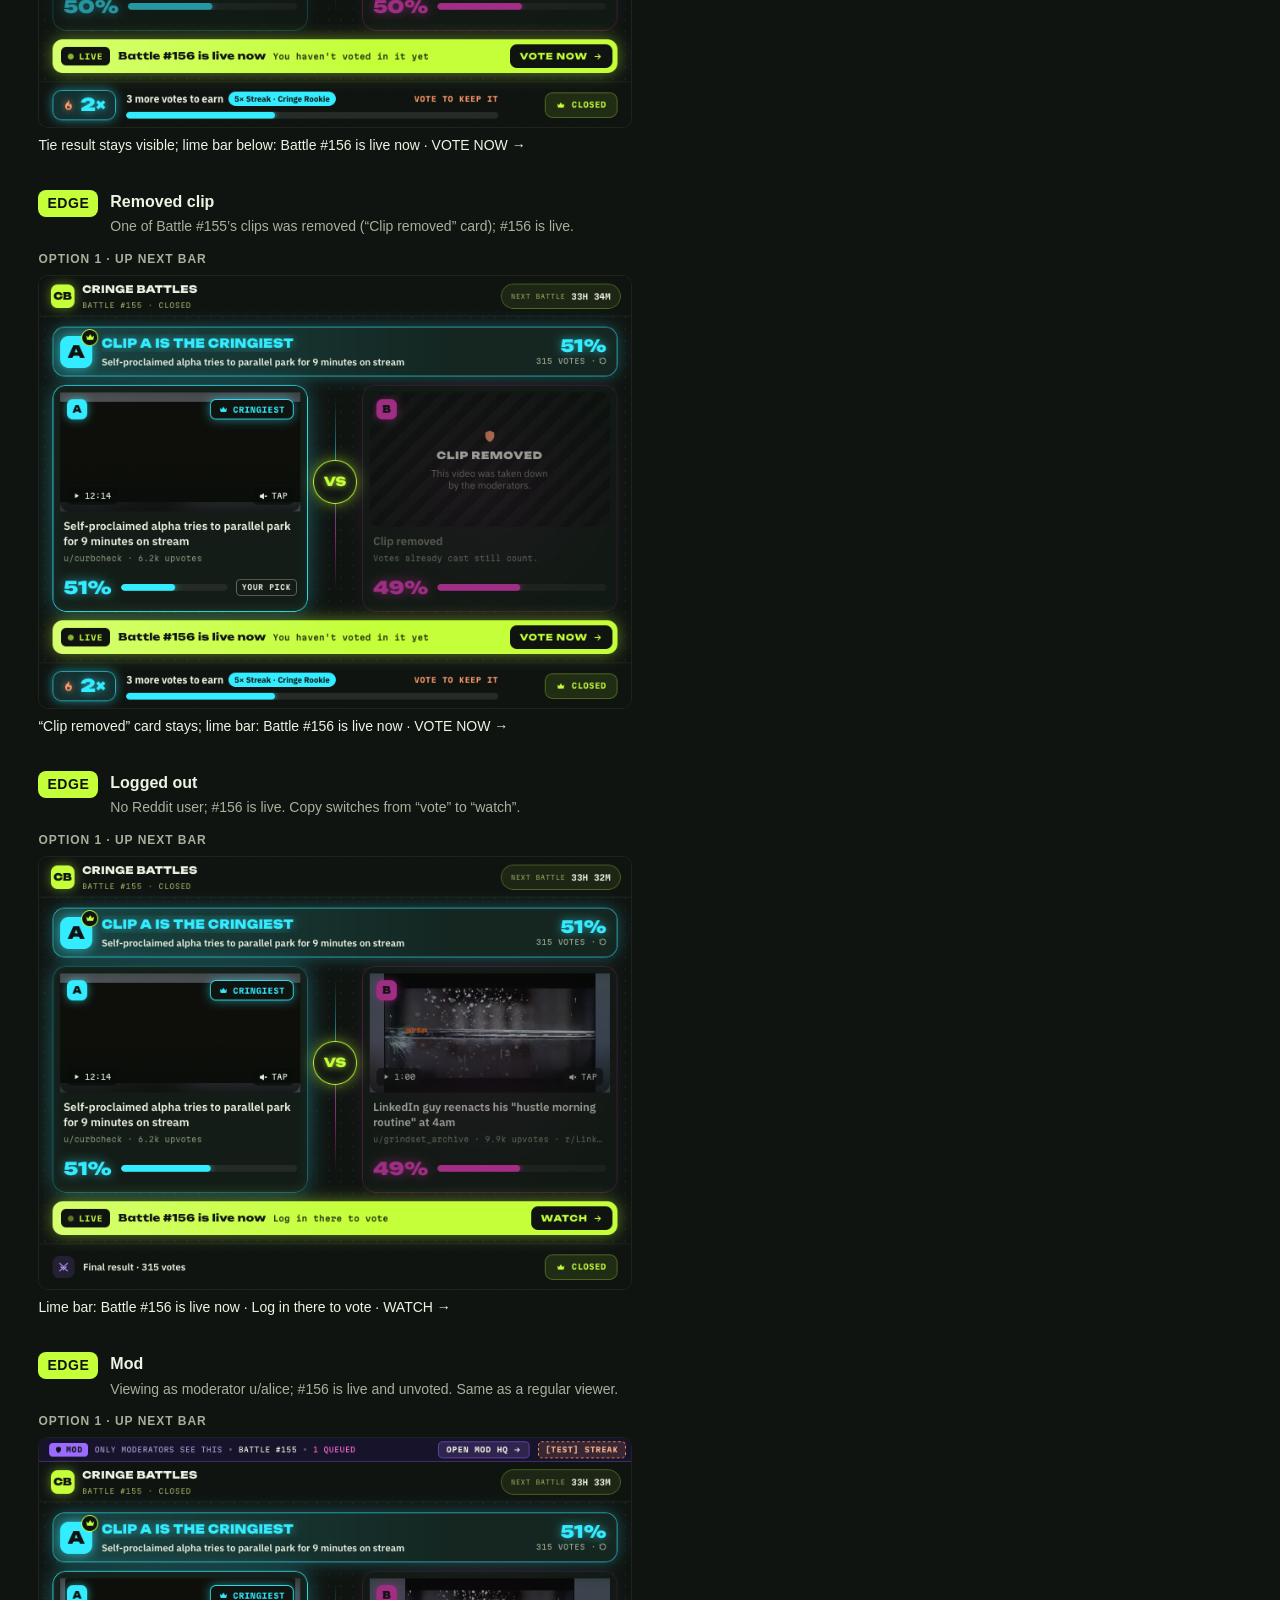
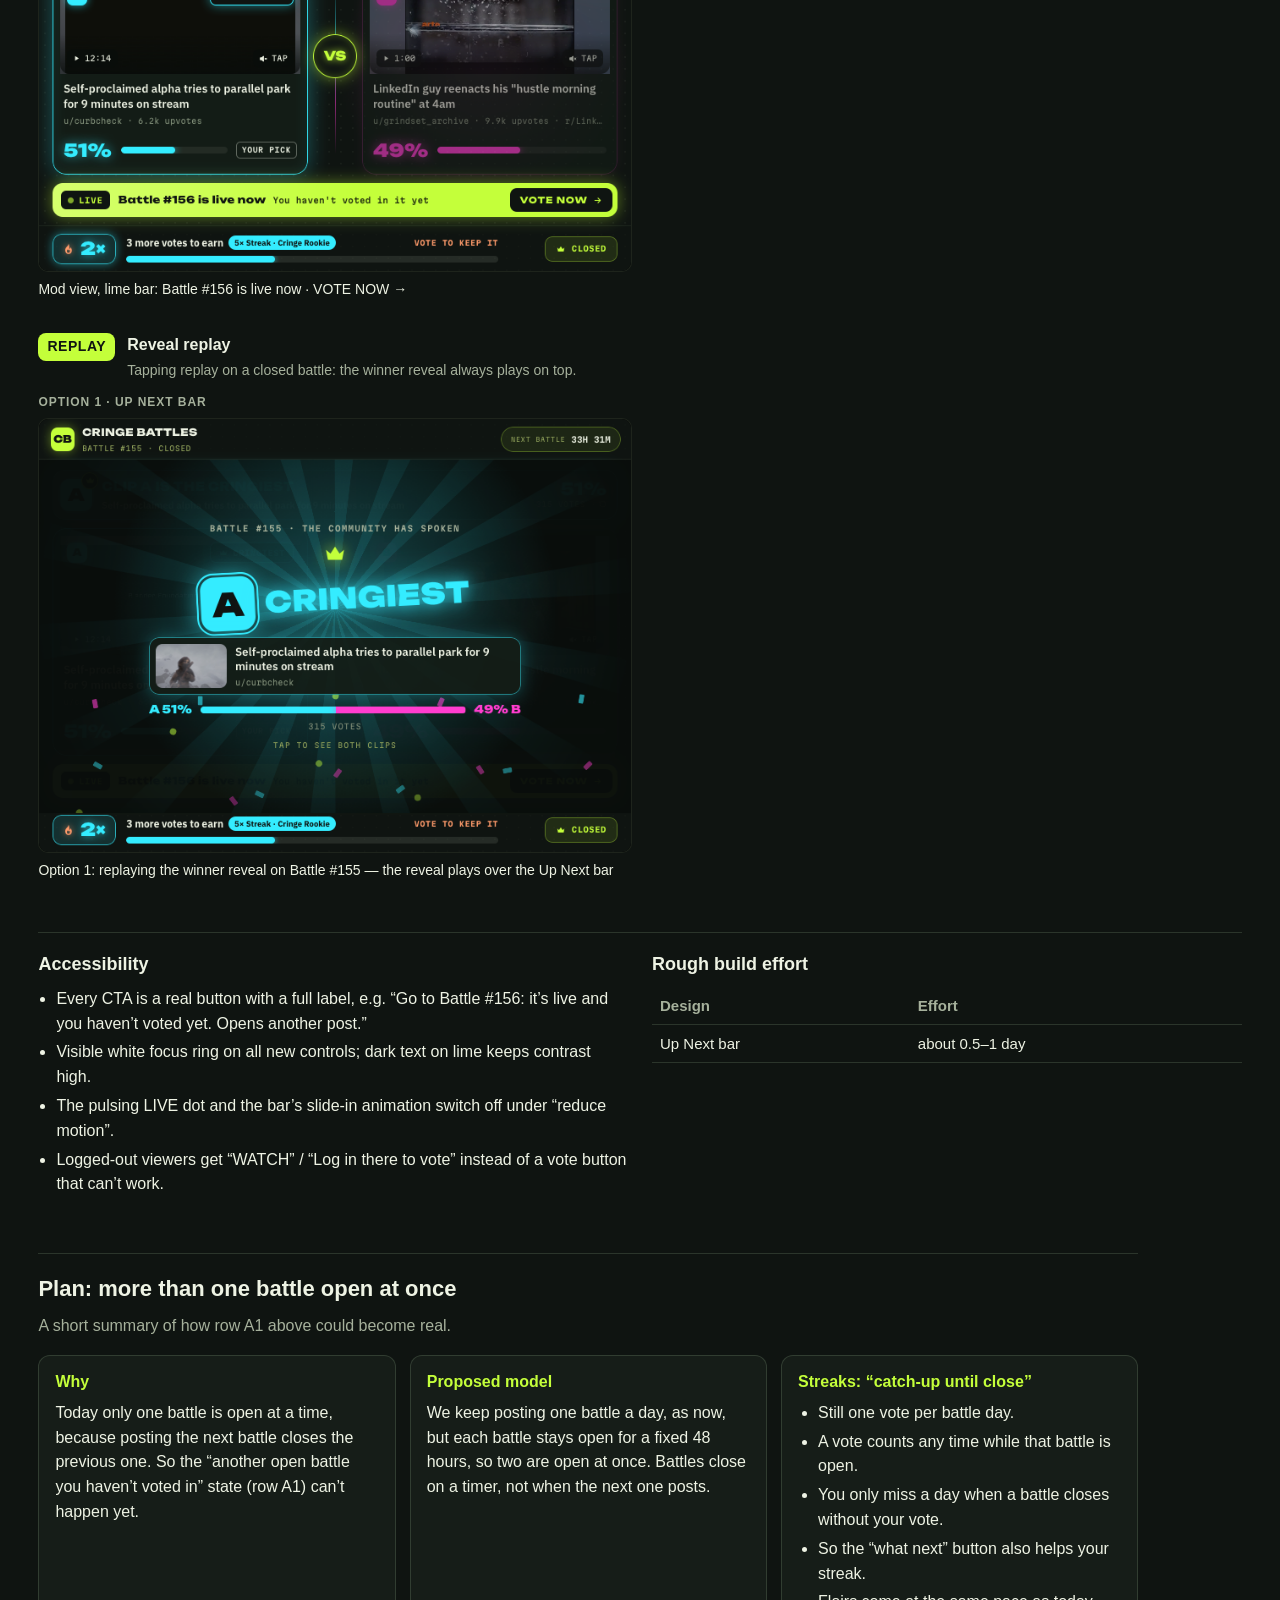
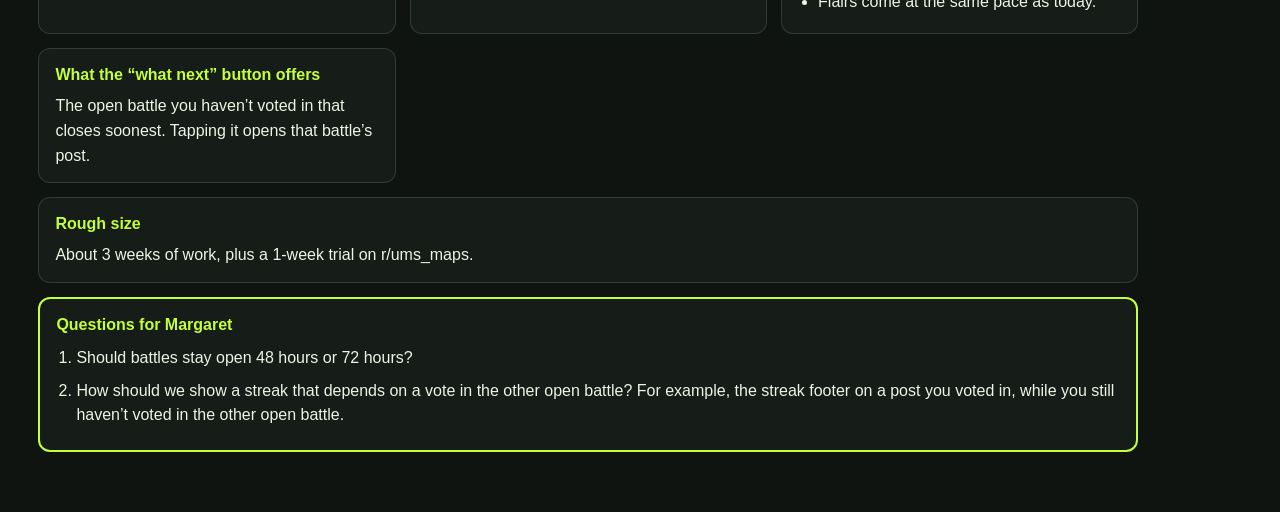
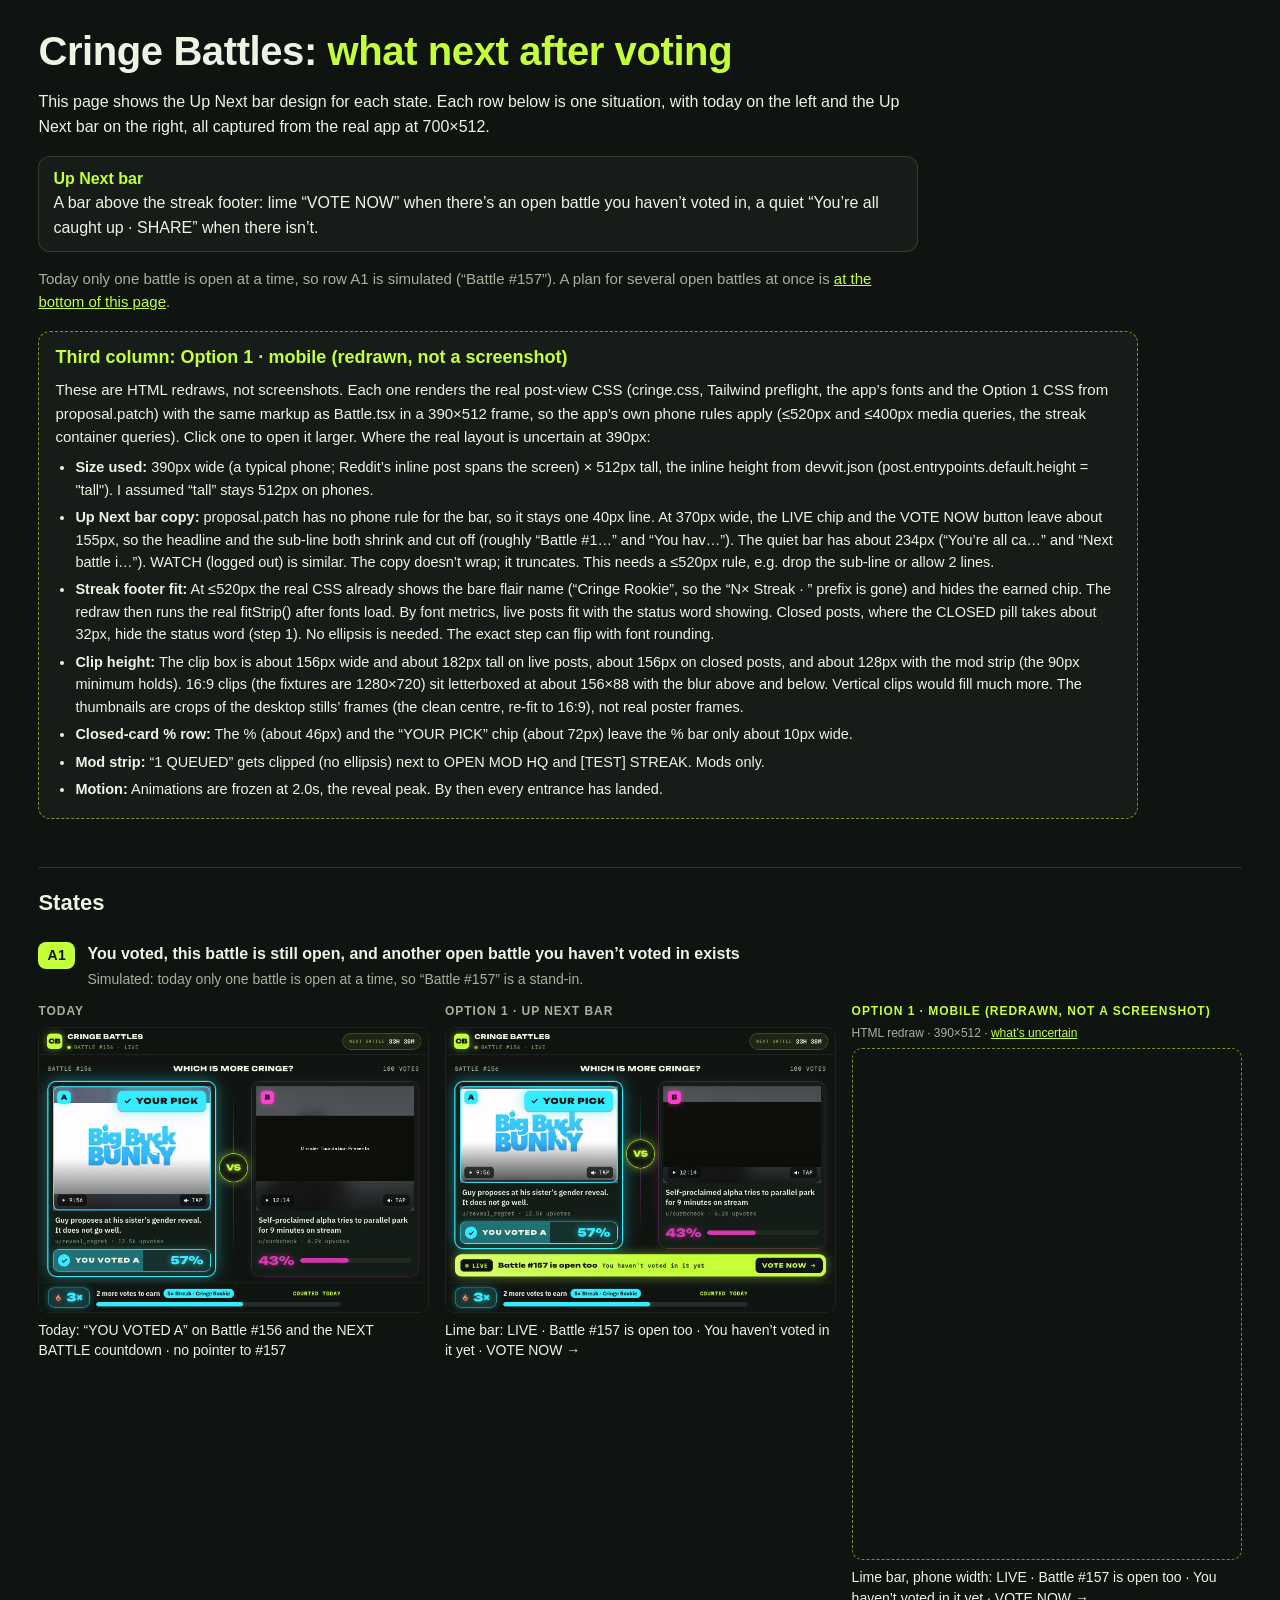
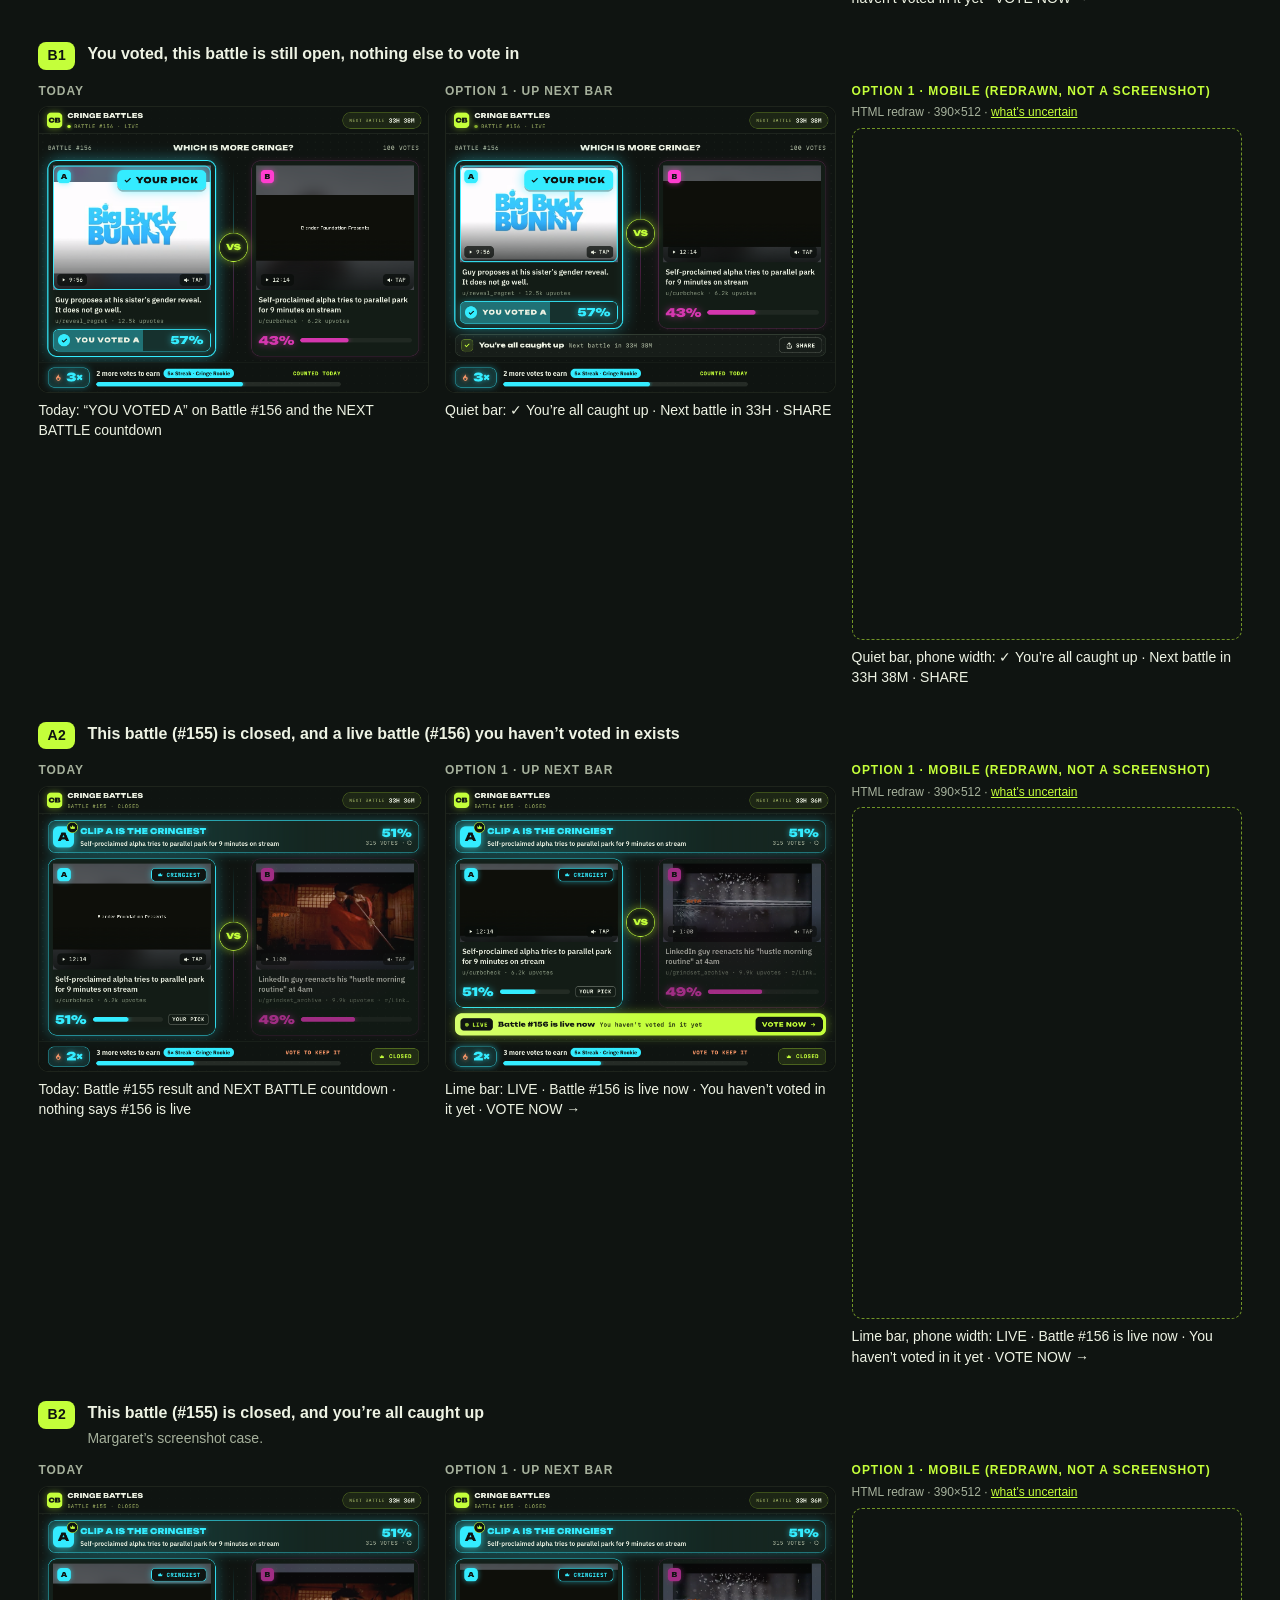
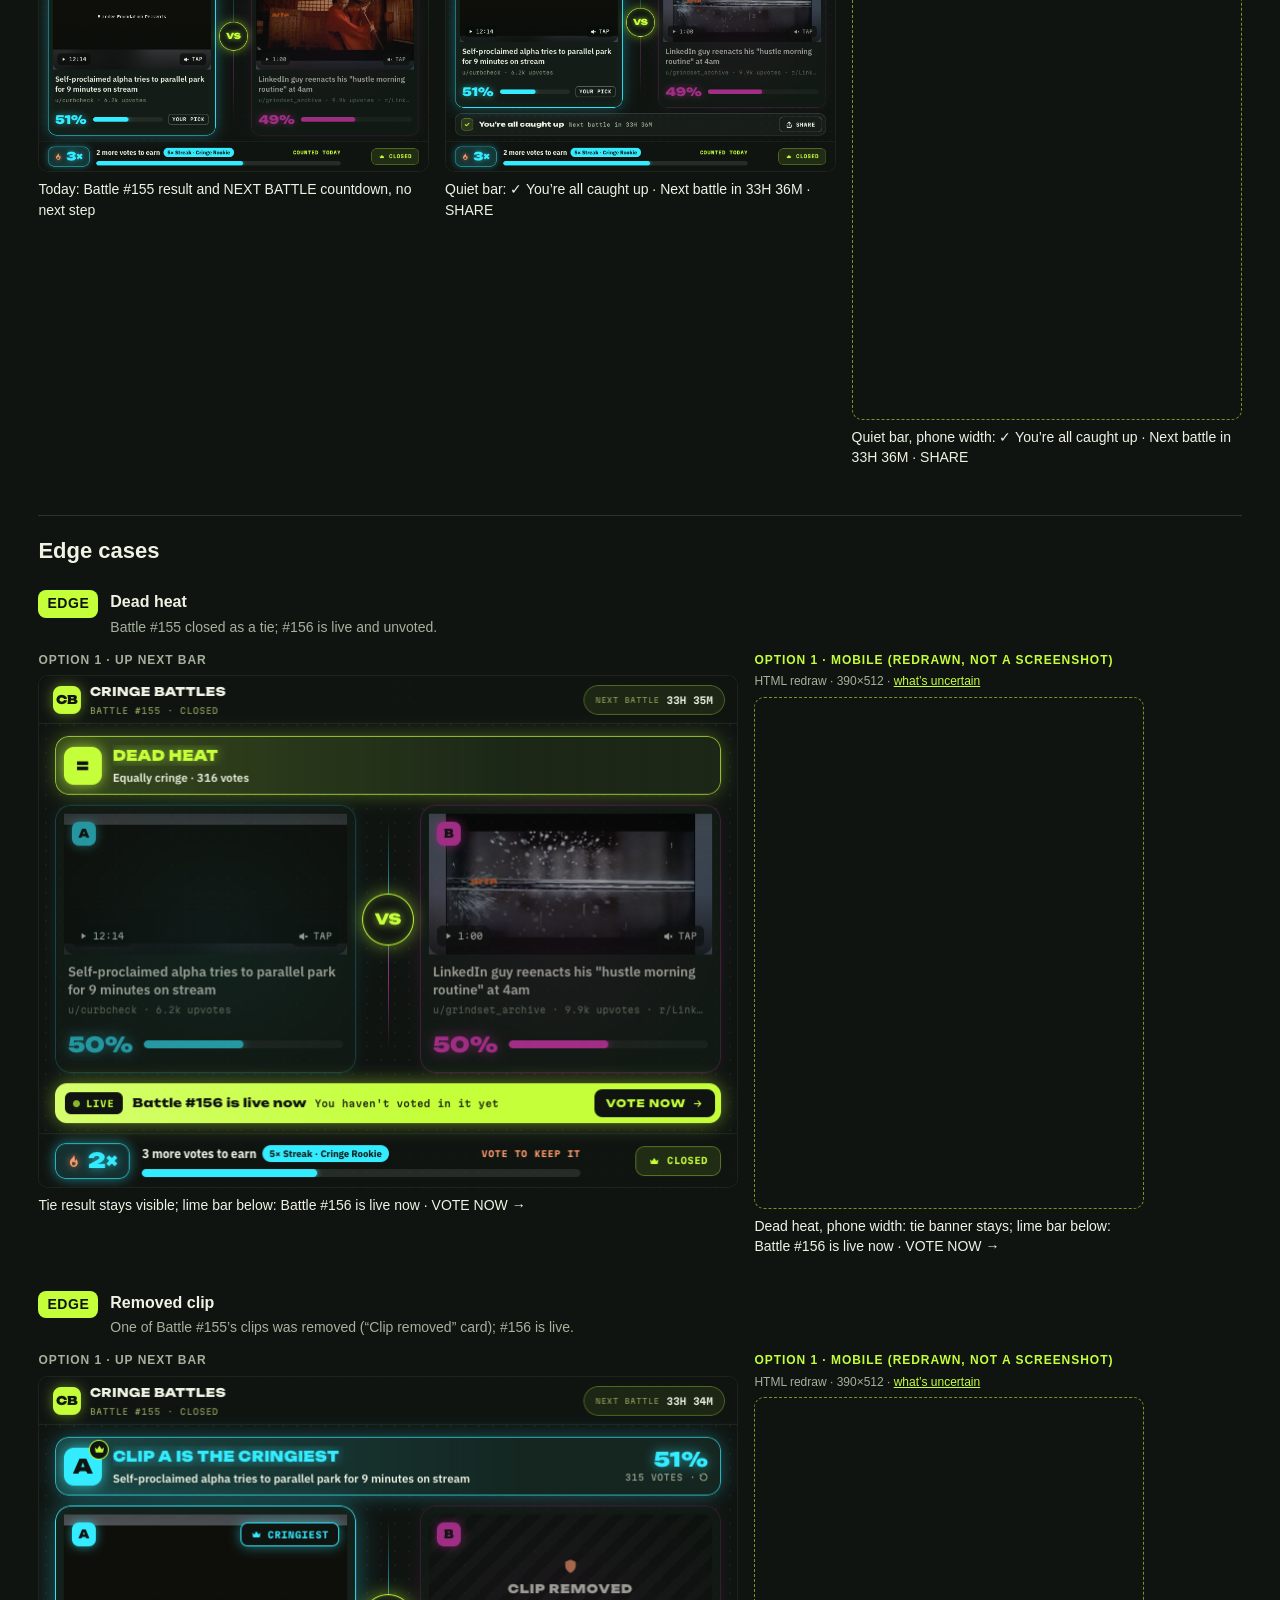
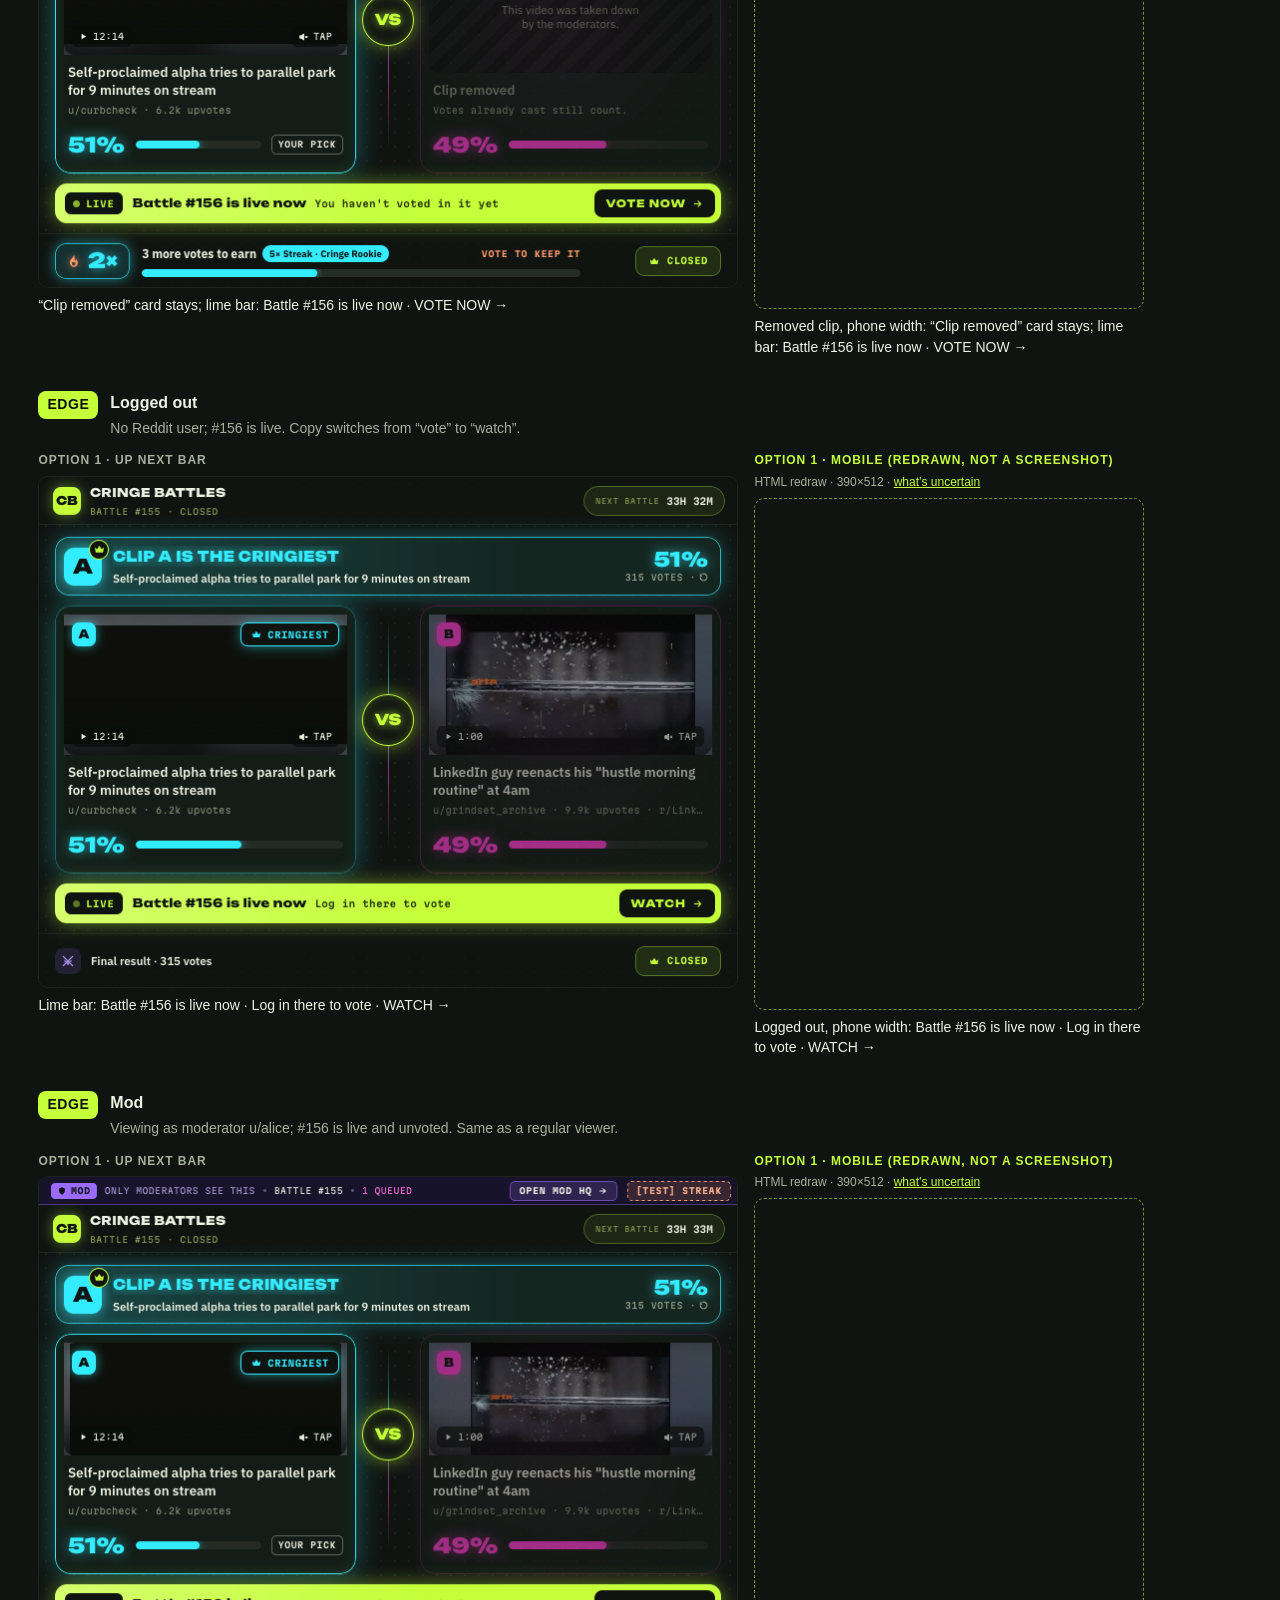
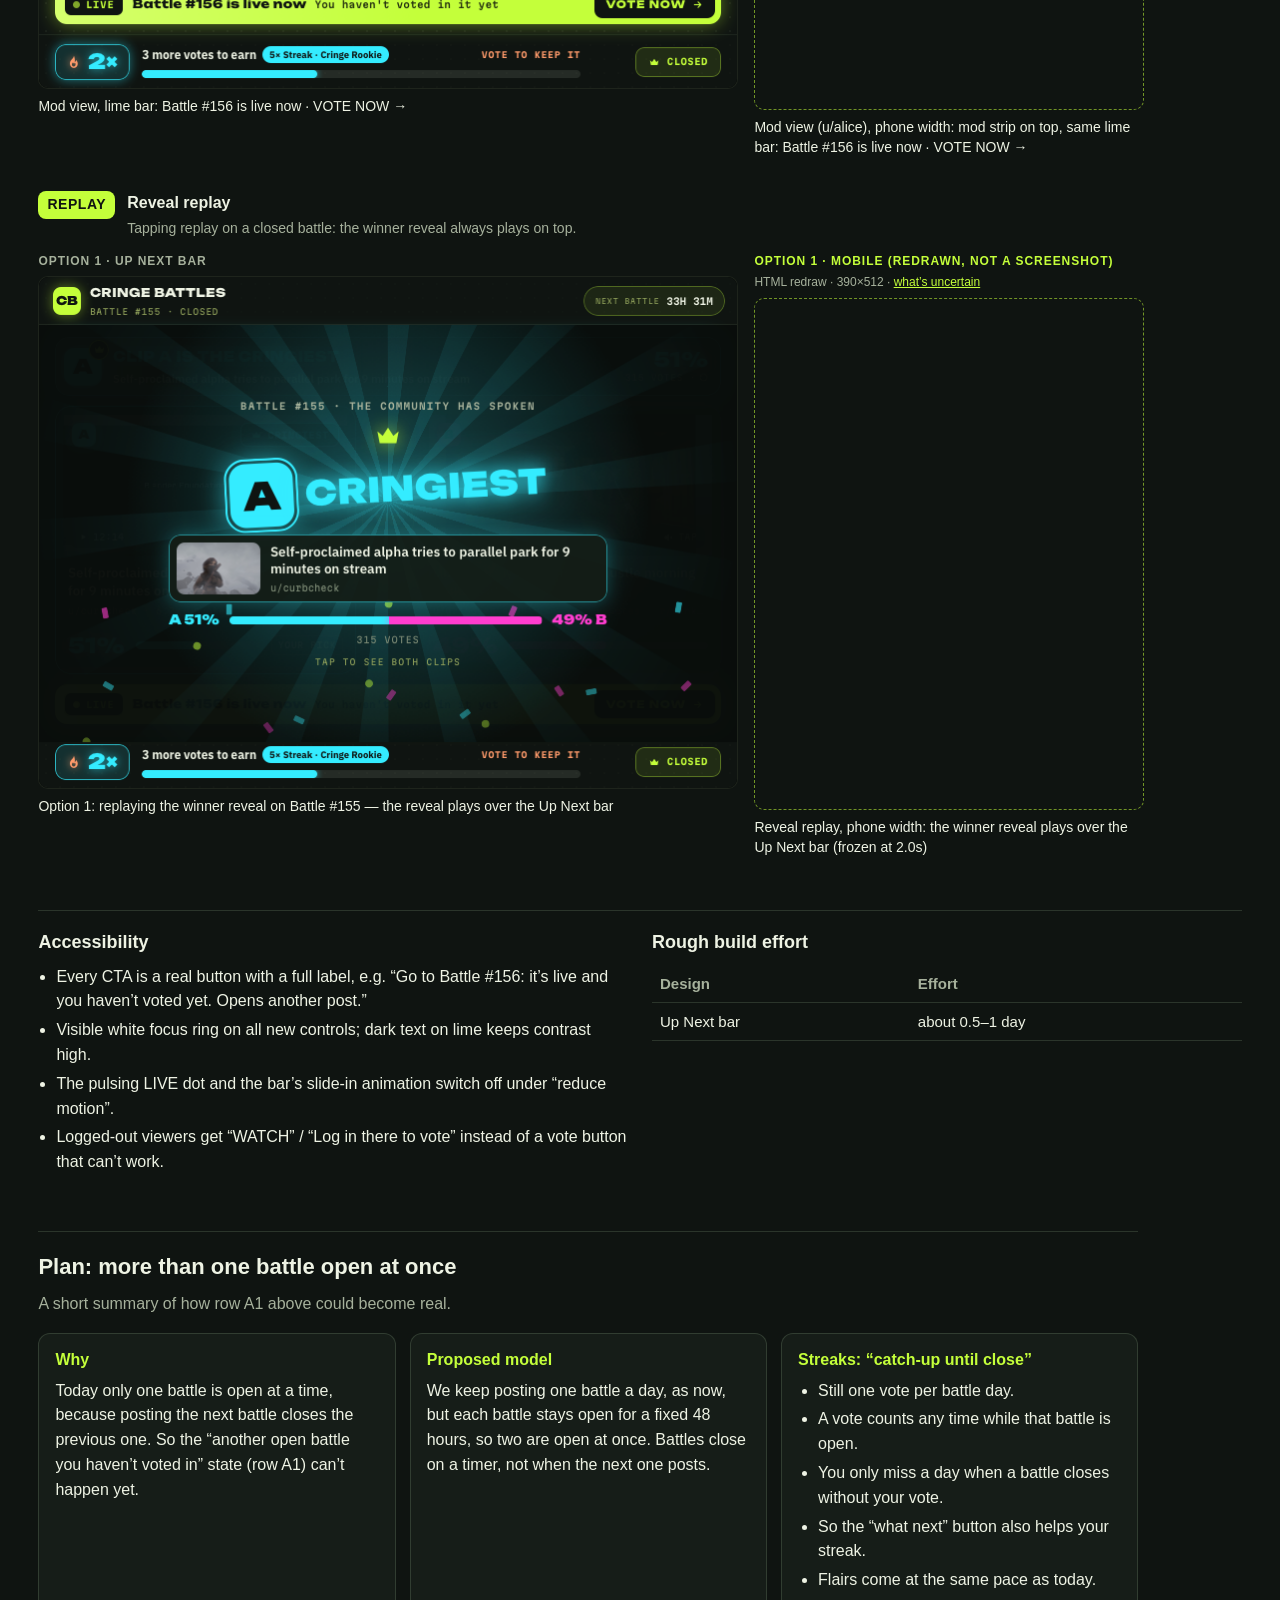
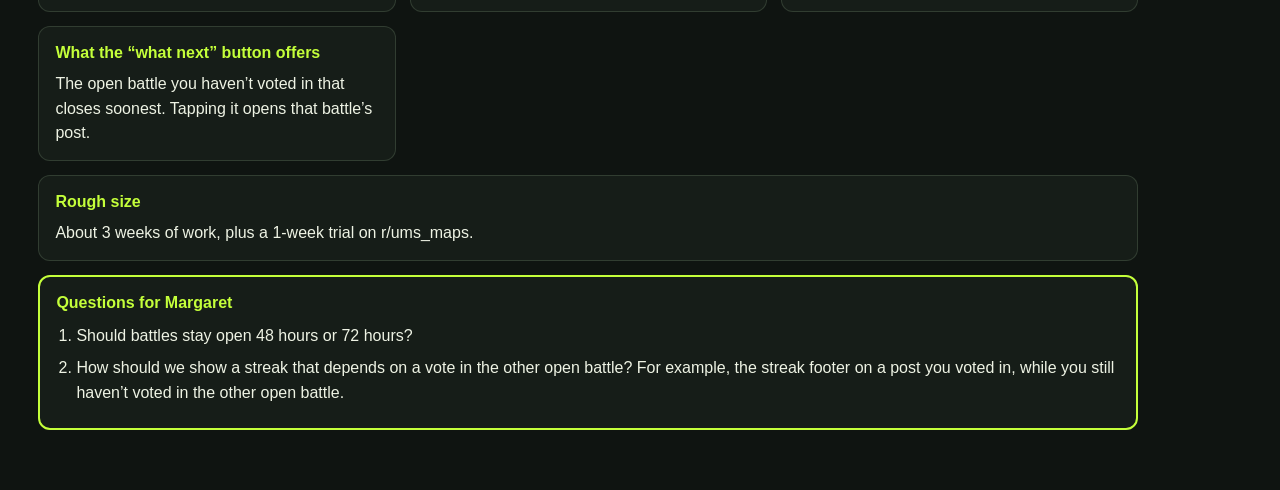
